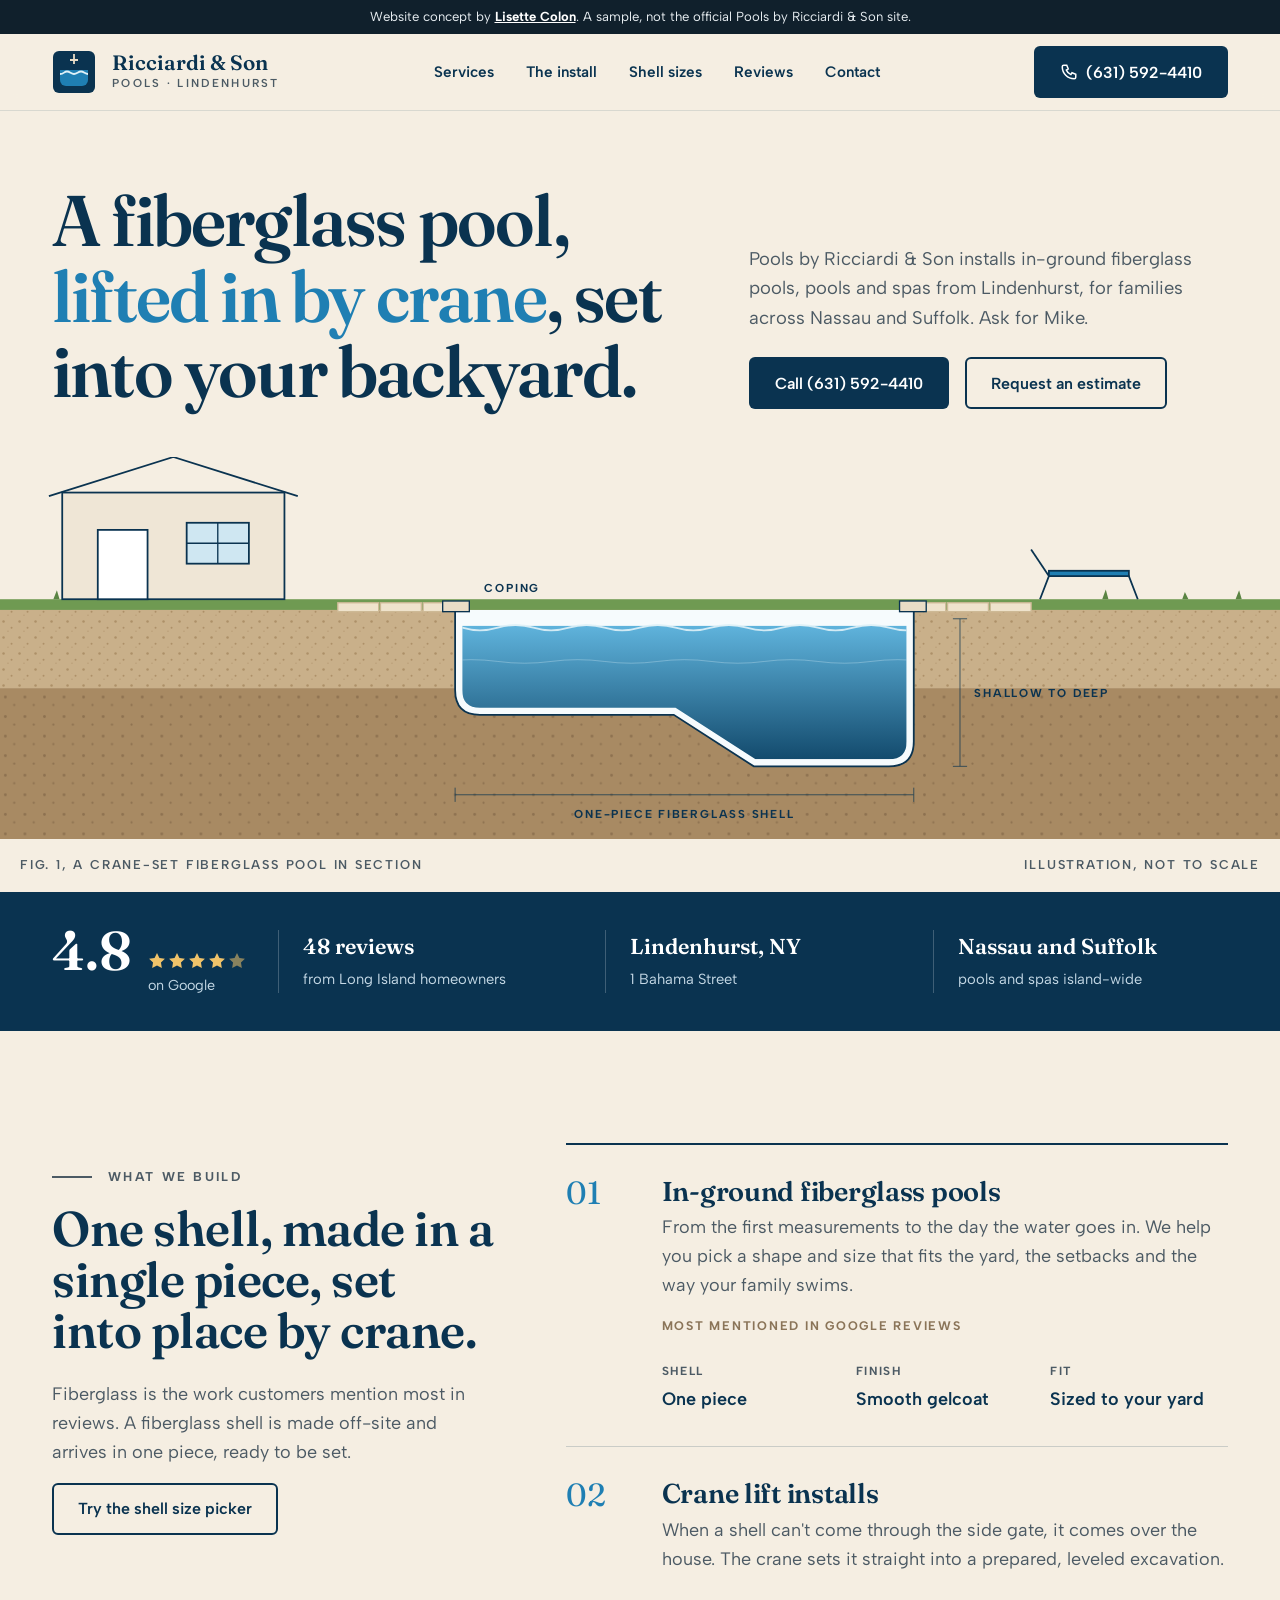
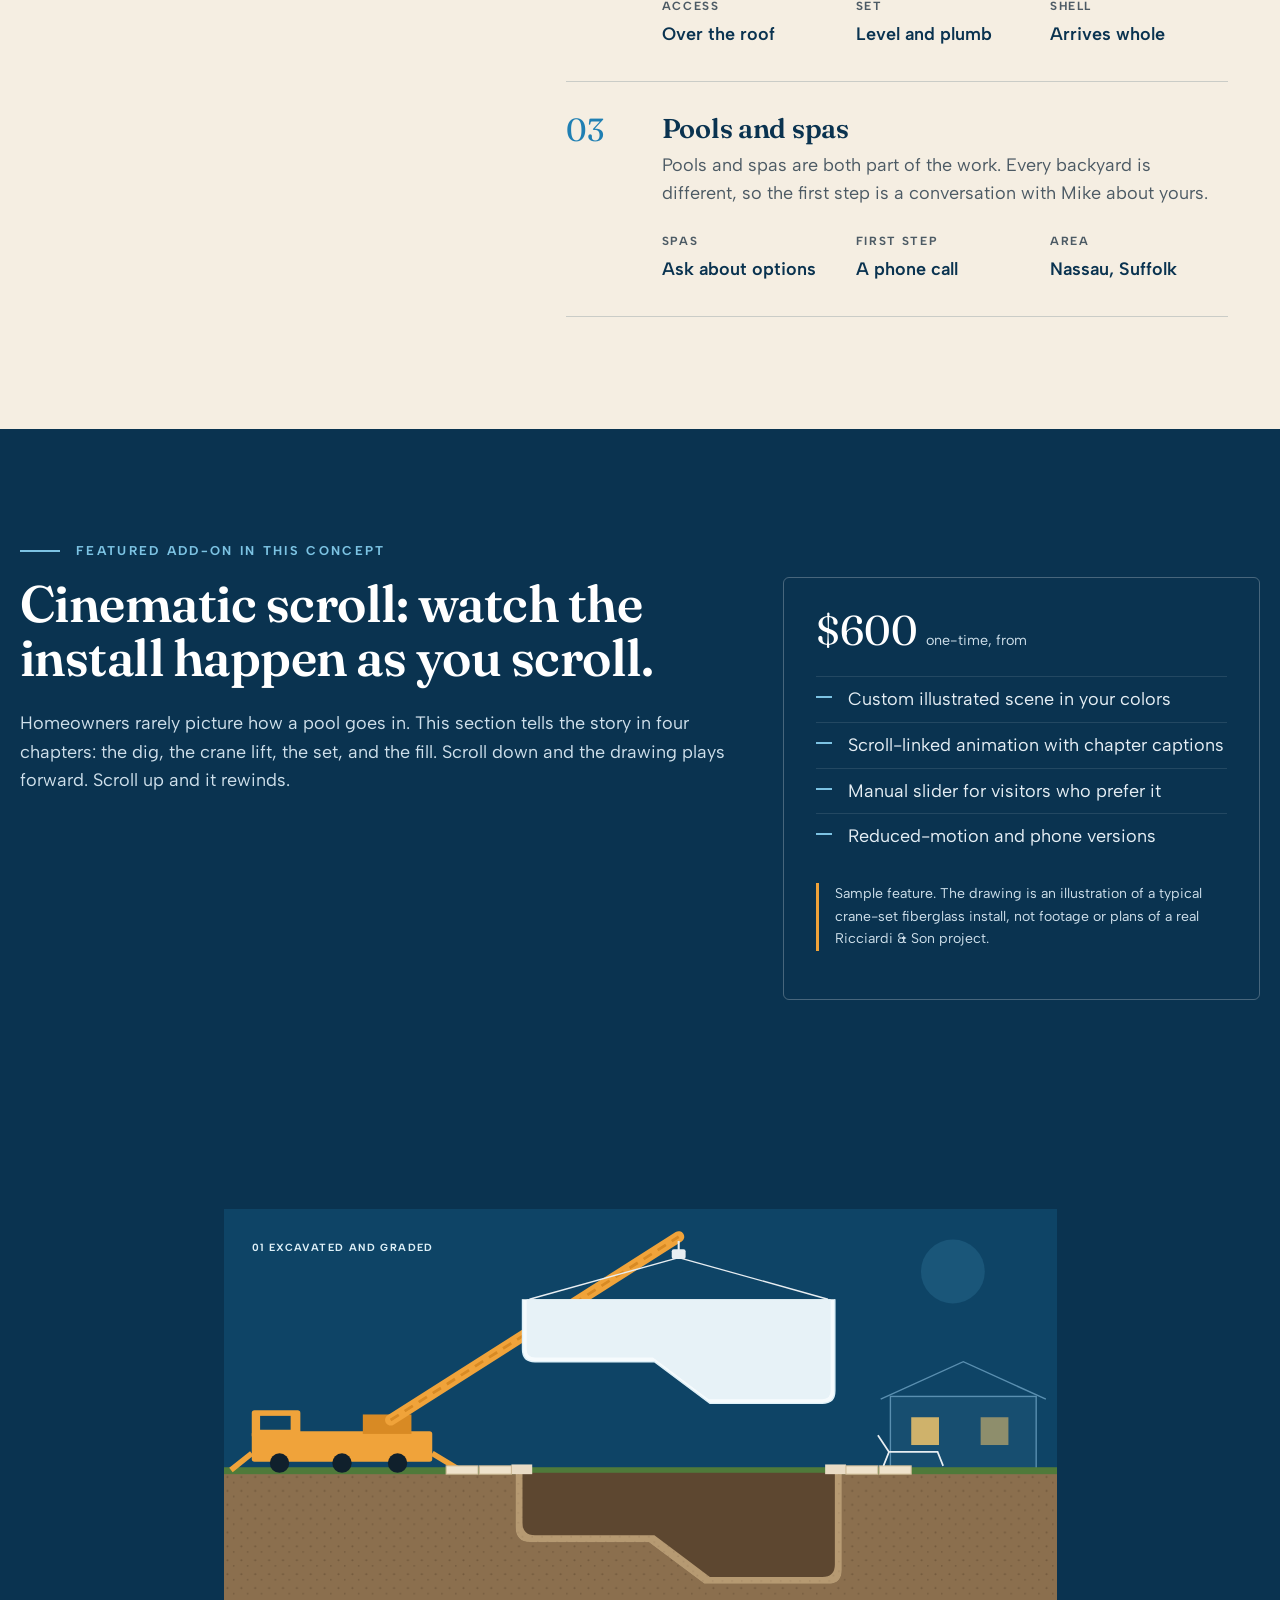
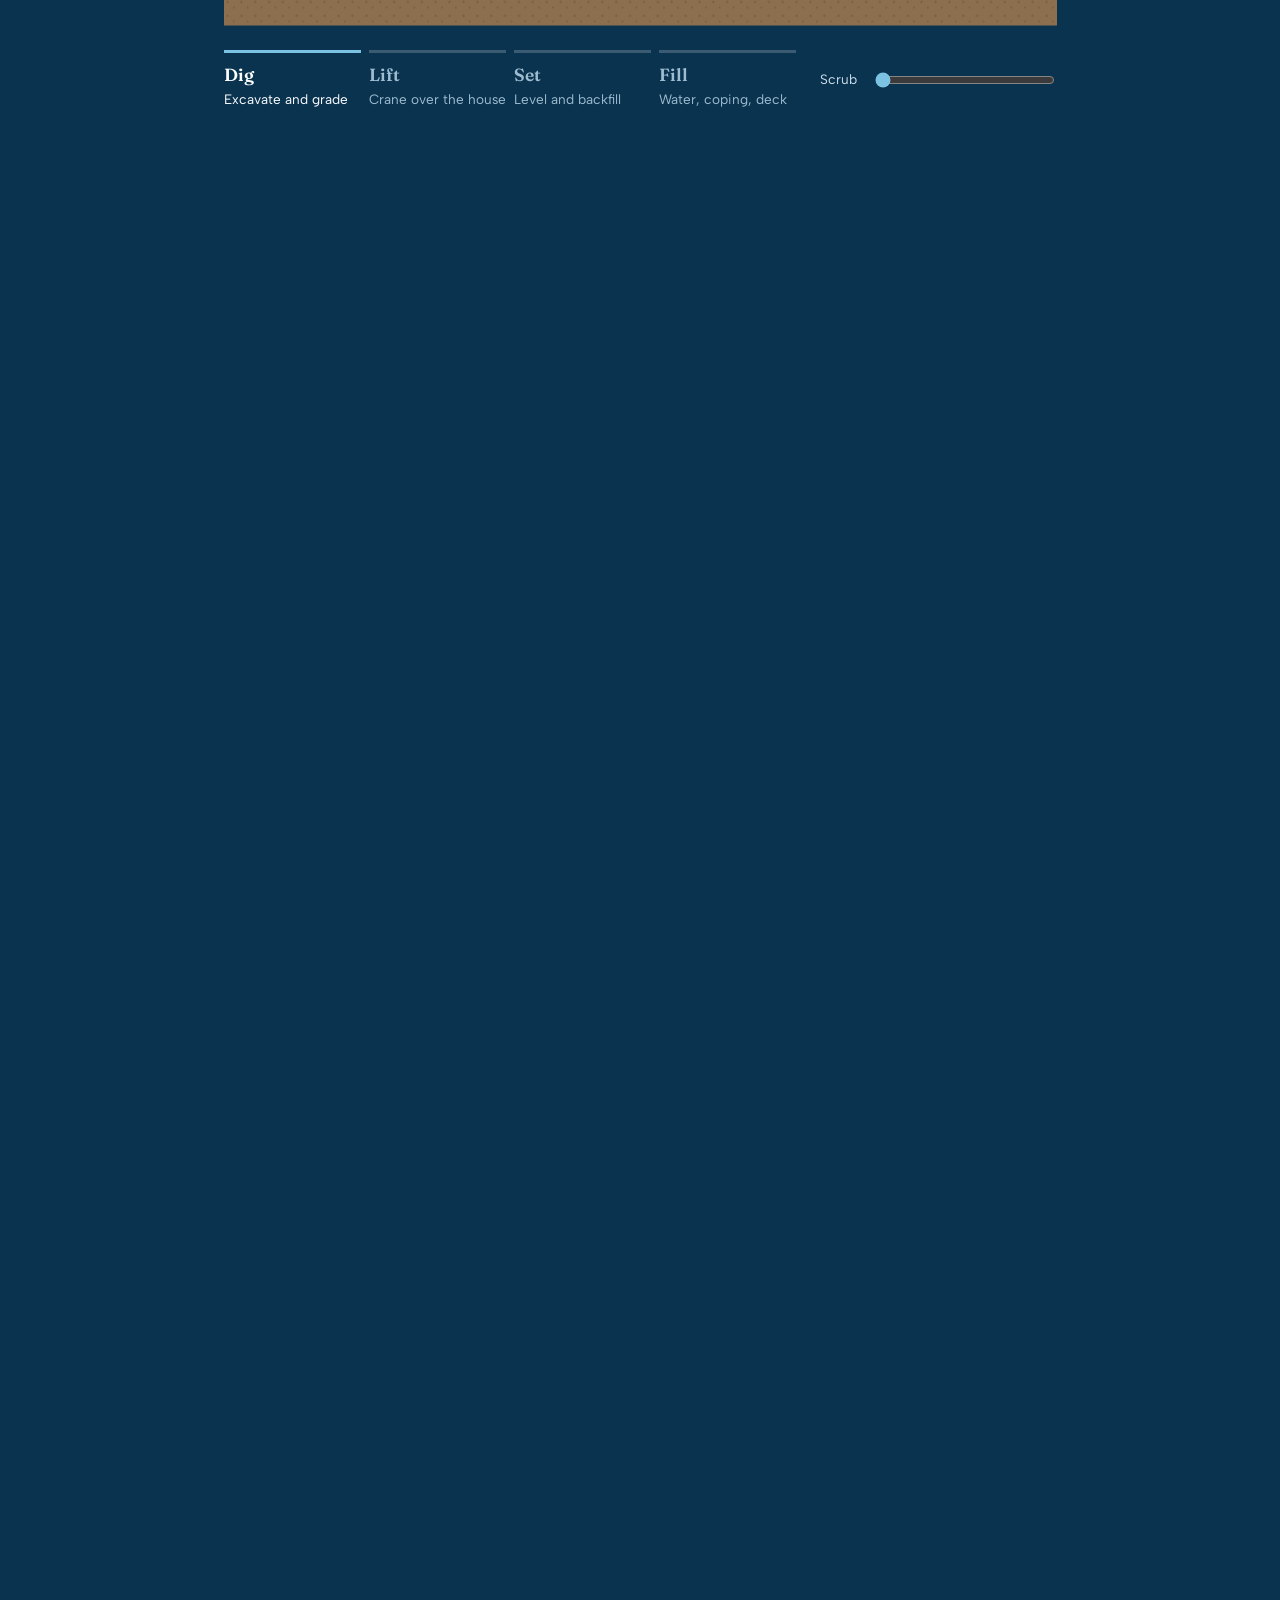
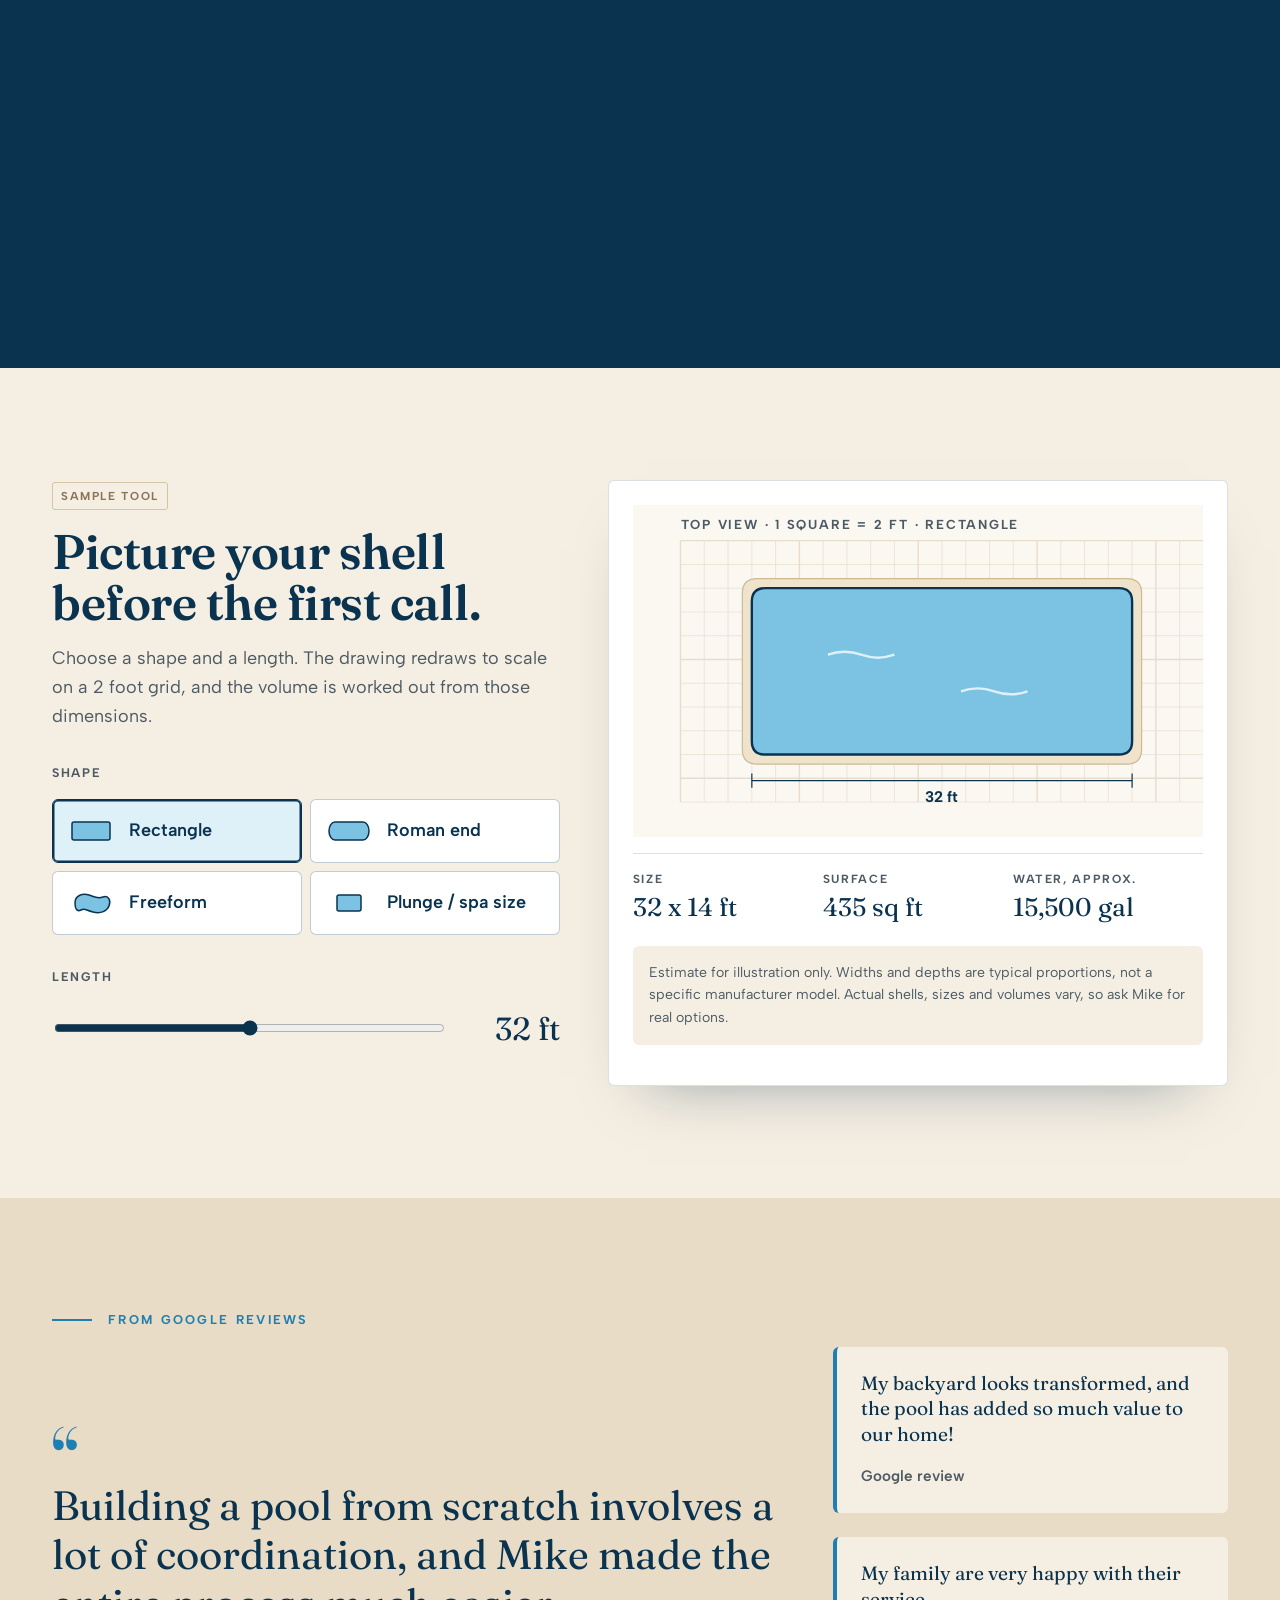
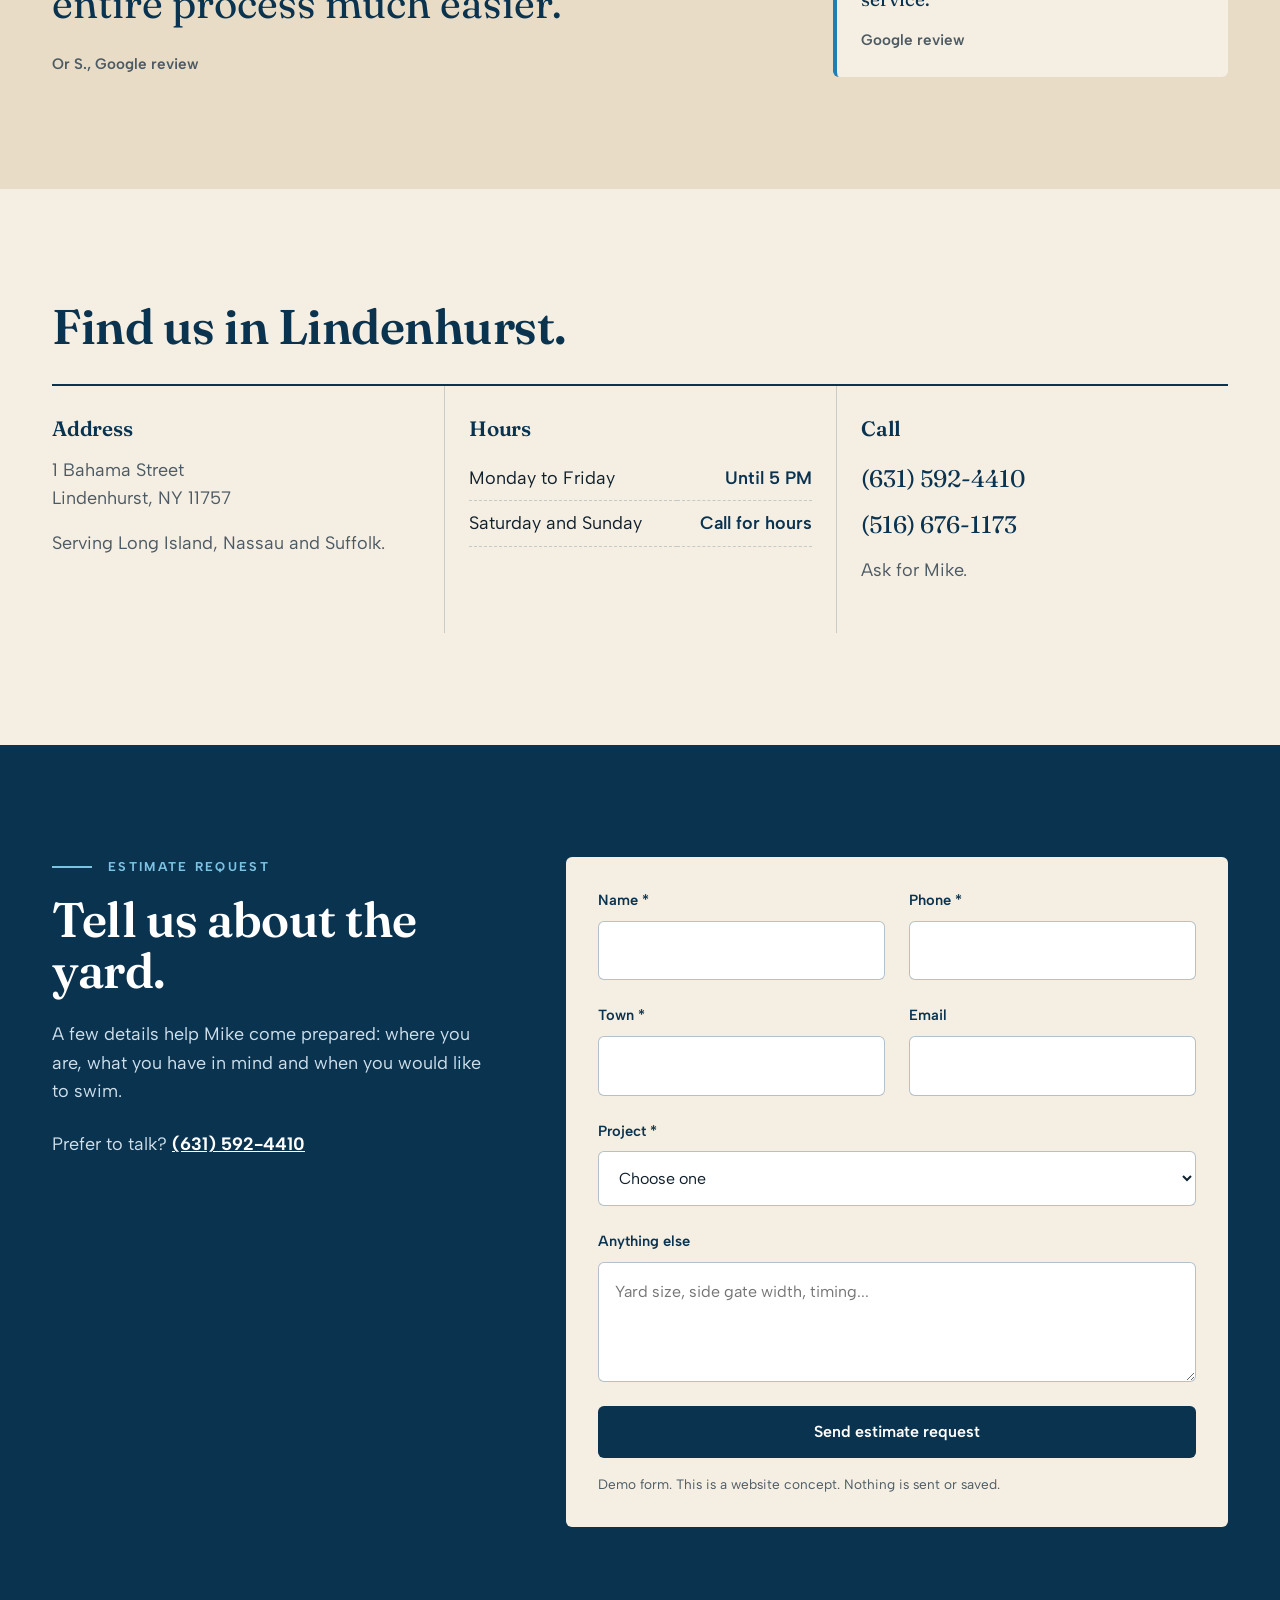
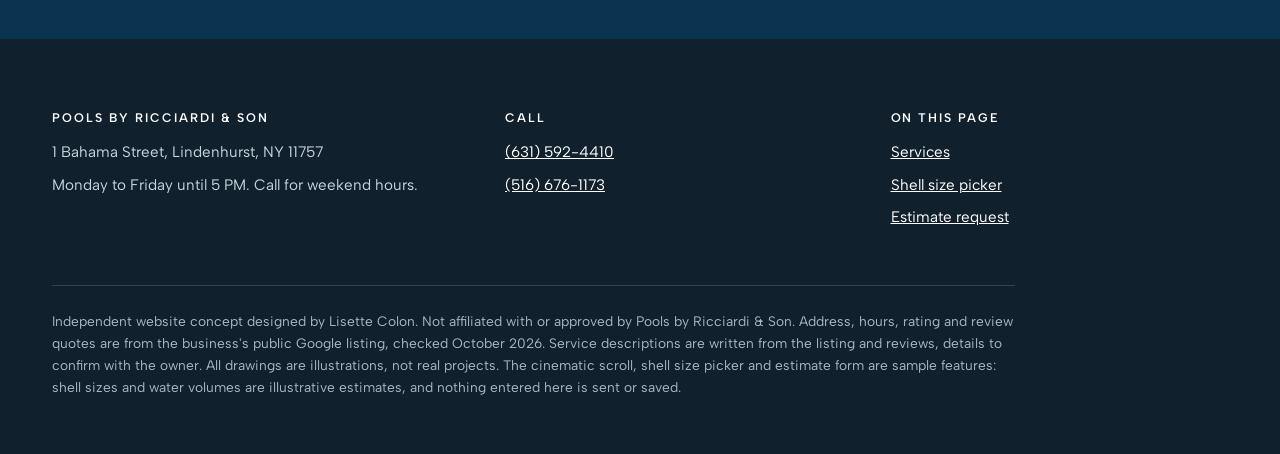
==== index.html @ 315d7707 "ricciardi website concept Co-Authored-By: Claude Opus 5.5 <noreply@anthropic.com> Claude-Session: ht" ====
<!doctype html>
<html lang="en">
<head>
<meta charset="utf-8">
<meta name="viewport" content="width=device-width, initial-scale=1">
<title>Pools by Ricciardi &amp; Son (website concept)</title>
<meta name="description" content="Website concept for Pools by Ricciardi & Son of Lindenhurst, NY: in-ground fiberglass pools set by crane, pools and spas across Nassau and Suffolk.">
<meta name="robots" content="noindex">
<link rel="preconnect" href="https://fonts.googleapis.com">
<link rel="preconnect" href="https://fonts.gstatic.com" crossorigin>
<link href="https://fonts.googleapis.com/css2?family=Fraunces:opsz,wght@9..144,400;9..144,600;9..144,700&family=Albert+Sans:wght@400;500;600;700&display=swap" rel="stylesheet">
<style>
:root{
 --deep:#0a3350;--deep-2:#0e4466;--pool:#1f7fb3;--pool-l:#7cc3e3;--foam:#dff1f8;
 --sand:#e9dcc6;--trav:#f5eee2;--trav-d:#d6c4a5;--stone:#8a7458;--ink:#10202c;--muted:#4c5a64;--white:#fff;
 --s1:4px;--s2:8px;--s3:16px;--s4:24px;--s5:32px;--s6:48px;--s7:72px;--s8:112px;
 --wrap:1240px;--r:6px;
 --serif:"Fraunces",Georgia,"Times New Roman",serif;--sans:"Albert Sans",system-ui,-apple-system,"Segoe UI",sans-serif;
}
*{box-sizing:border-box}
html{scroll-behavior:smooth}
body{margin:0;font-family:var(--sans);font-size:18px;line-height:1.6;color:var(--ink);background:var(--trav);-webkit-font-smoothing:antialiased;overflow-x:hidden}
a{color:inherit}
:focus-visible{outline:3px solid #f0a33a;outline-offset:3px;border-radius:2px}
h1,h2,h3,h4{font-family:var(--serif);font-style:normal;font-weight:600;line-height:1.05;margin:0;letter-spacing:-.01em}
em,i{font-style:normal}
p{margin:0 0 var(--s3)}
.wrap{max-width:var(--wrap);margin:0 auto;padding:0 var(--s5)}
.skip{position:absolute;left:-999px;top:0;background:#fff;padding:var(--s2) var(--s3);z-index:100}
.skip:focus{left:var(--s3);top:var(--s3)}
.eyebrow{font-size:.8rem;font-weight:700;letter-spacing:.18em;text-transform:uppercase;color:var(--pool);margin:0 0 var(--s3);display:flex;align-items:center;gap:var(--s3)}
.eyebrow::before{content:"";width:40px;height:2px;background:currentColor}
.btn{display:inline-flex;align-items:center;justify-content:center;gap:var(--s2);min-height:52px;padding:0 var(--s4);border-radius:var(--r);font:600 1rem var(--sans);text-decoration:none;border:2px solid transparent;cursor:pointer;transition:background .2s,color .2s,border-color .2s}
.btn-deep{background:var(--deep);color:#fff}.btn-deep:hover{background:var(--deep-2)}
.btn-ghost{border-color:var(--deep);color:var(--deep);background:transparent}.btn-ghost:hover{background:var(--deep);color:#fff}
.btn-sand{background:var(--sand);color:var(--deep)}.btn-sand:hover{background:#fff}
.btn svg{width:18px;height:18px}

/* concept bar */
.concept{background:var(--ink);color:#e8eef2;font-size:.82rem;text-align:center;padding:var(--s2) var(--s3);line-height:1.4}
.concept a{color:#fff;font-weight:700}

/* header */
header.site{position:sticky;top:0;z-index:50;background:rgba(245,238,226,.94);backdrop-filter:blur(8px);border-bottom:1px solid rgba(10,51,80,.12)}
.hd{display:flex;align-items:center;justify-content:space-between;gap:var(--s4);min-height:76px}
.brand{display:flex;align-items:center;gap:var(--s3);text-decoration:none;color:var(--deep)}
.brand svg{width:44px;height:44px;flex:none}
.brand b{font-family:var(--serif);font-weight:600;font-size:1.3rem;display:block;line-height:1.05}
.brand small{display:block;font-size:.72rem;letter-spacing:.2em;text-transform:uppercase;color:var(--muted);font-weight:600}
nav#nav ul{list-style:none;display:flex;gap:var(--s5);margin:0;padding:0}
nav#nav a{text-decoration:none;font-weight:600;font-size:.95rem;color:var(--deep);padding:var(--s3) 0;display:inline-block;min-height:44px}
nav#nav a:hover{color:var(--pool)}
.hd-call{display:flex;align-items:center;gap:var(--s3)}
.menu-btn{display:none;width:48px;height:48px;border:1.5px solid var(--deep);border-radius:var(--r);background:transparent;cursor:pointer;color:var(--deep)}
.menu-btn span{display:block;width:20px;height:2px;background:currentColor;margin:4px auto;transition:transform .2s}
.menu-btn[aria-expanded="true"] span:nth-child(1){transform:translateY(6px) rotate(45deg)}
.menu-btn[aria-expanded="true"] span:nth-child(2){opacity:0}
.menu-btn[aria-expanded="true"] span:nth-child(3){transform:translateY(-6px) rotate(-45deg)}

/* hero */
.hero{position:relative;padding:var(--s7) 0 0;overflow:hidden}
.hero-grid{display:grid;grid-template-columns:1.15fr .85fr;gap:var(--s6);align-items:end}
.hero h1{font-size:clamp(2.6rem,5.6vw,5.2rem);color:var(--deep);font-weight:600;letter-spacing:-.025em}
.hero h1 .lift{display:inline-block;color:var(--pool)}
.hero-side p{font-size:1.15rem;color:var(--muted);max-width:30em}
.hero-actions{display:flex;flex-wrap:wrap;gap:var(--s3);margin-top:var(--s4)}
.section-draw{margin-top:var(--s6);position:relative}
.section-draw svg{display:block;width:100%;height:auto}
.draw-cap{display:flex;justify-content:space-between;gap:var(--s4);flex-wrap:wrap;font-size:.8rem;letter-spacing:.14em;text-transform:uppercase;color:var(--muted);font-weight:600;padding:var(--s3) 0}
.wave-anim{animation:drift 7s ease-in-out infinite alternate}
@keyframes drift{from{transform:translateX(0)}to{transform:translateX(-40px)}}

/* proof */
.proof{background:var(--deep);color:#fff}
.proof .wrap{display:grid;grid-template-columns:auto 1fr 1fr 1fr;align-items:center;gap:var(--s5);padding-top:var(--s5);padding-bottom:var(--s5)}
.score{display:flex;align-items:baseline;gap:var(--s3)}
.score b{font-family:var(--serif);font-size:3.4rem;font-weight:600;line-height:1}
.stars{display:flex;gap:2px}
.stars svg{width:18px;height:18px}
.proof-item{border-left:1px solid rgba(255,255,255,.22);padding-left:var(--s4)}
.proof-item b{display:block;font-family:var(--serif);font-size:1.35rem;font-weight:600}
.proof-item span{font-size:.92rem;color:#c5d9e6}

/* services spec */
.spec{padding:var(--s8) 0}
.spec-grid{display:grid;grid-template-columns:.8fr 1.2fr;gap:var(--s7)}
.spec-head{position:sticky;top:120px;align-self:start}
.spec-head h2{font-size:clamp(2.2rem,3.8vw,3.4rem);color:var(--deep)}
.spec-head p{margin-top:var(--s4);color:var(--muted)}
.rows{border-top:2px solid var(--deep)}
.row{display:grid;grid-template-columns:72px 1fr;gap:var(--s4);padding:var(--s5) 0;border-bottom:1px solid rgba(10,51,80,.18)}
.row .n{font-family:var(--serif);font-size:2rem;color:var(--pool);line-height:1}
.row h3{font-size:1.7rem;color:var(--deep);margin-bottom:var(--s2)}
.row p{color:var(--muted);margin:0}
.tagline{display:inline-block;margin-top:var(--s3);font-size:.78rem;font-weight:700;letter-spacing:.14em;text-transform:uppercase;color:var(--stone)}
.row dl{display:grid;grid-template-columns:repeat(3,1fr);gap:var(--s3);margin:var(--s4) 0 0}
.row dt{font-size:.74rem;letter-spacing:.14em;text-transform:uppercase;color:var(--muted);font-weight:700}
.row dd{margin:var(--s1) 0 0;font-weight:600;color:var(--deep)}

/* add-on cinematic */
.addon{background:var(--deep);color:#fff;position:relative}
.addon-intro{padding:var(--s8) 0 var(--s6)}
.addon-intro .eyebrow{color:var(--pool-l)}
.addon-top{display:grid;grid-template-columns:1.2fr .8fr;gap:var(--s6);align-items:start}
.addon h2{font-size:clamp(2.2rem,4vw,3.6rem)}
.addon-intro p{color:#cfe0eb}
.price-card{border:1px solid rgba(255,255,255,.25);border-radius:var(--r);padding:var(--s5)}
.price-card .price{font-family:var(--serif);font-size:2.6rem;line-height:1}
.price-card .price small{font-family:var(--sans);font-size:.9rem;color:#cfe0eb;margin-left:var(--s2)}
.price-card ul{margin:var(--s4) 0 0;padding:0;list-style:none}
.price-card li{padding:var(--s2) 0 var(--s2) var(--s5);position:relative;color:#e6eff5;border-top:1px solid rgba(255,255,255,.1)}
.price-card li::before{content:"";position:absolute;left:0;top:19px;width:16px;height:2px;background:var(--pool-l)}
.sample-note{margin-top:var(--s4);font-size:.88rem;color:#b9d3e3;border-left:3px solid #f0a33a;padding-left:var(--s3)}
.cine-track{height:280vh;position:relative}
.cine-stage{position:sticky;top:76px;height:calc(100vh - 76px);min-height:520px;display:flex;flex-direction:column;justify-content:center;padding:var(--s4) 0}
.cine-stage svg{width:100%;height:auto;max-height:calc(100vh - 210px);display:block}
.cine-ui{display:grid;grid-template-columns:1fr auto;gap:var(--s4);align-items:center;margin-top:var(--s4)}
.chapters{display:grid;grid-template-columns:repeat(4,1fr);gap:var(--s2);list-style:none;margin:0;padding:0}
.chapters li{border-top:3px solid rgba(255,255,255,.2);padding-top:var(--s2);font-size:.85rem;color:#9fbdd0;transition:color .3s,border-color .3s}
.chapters li b{display:block;font-family:var(--serif);font-size:1.1rem;color:inherit;font-weight:600}
.chapters li.on{border-color:var(--pool-l);color:#fff}
.scrub{display:flex;align-items:center;gap:var(--s3);font-size:.85rem;color:#cfe0eb}
.scrub input{width:180px;accent-color:var(--pool-l);height:44px}
.reduced .cine-track{height:auto}
.reduced .cine-stage{position:relative;top:0;height:auto}

/* tool */
.tool{padding:var(--s8) 0;background:var(--trav)}
.tool-grid{display:grid;grid-template-columns:.9fr 1.1fr;gap:var(--s6);align-items:start}
.tool h2{font-size:clamp(2.2rem,3.8vw,3.4rem);color:var(--deep)}
.tool-lede{color:var(--muted);margin-top:var(--s3)}
fieldset{border:0;padding:0;margin:var(--s5) 0 0}
legend{font-size:.78rem;font-weight:700;letter-spacing:.14em;text-transform:uppercase;color:var(--muted);margin-bottom:var(--s3);padding:0}
.shapes{display:grid;grid-template-columns:repeat(2,1fr);gap:var(--s2)}
.shapes label{position:relative;display:flex;align-items:center;gap:var(--s3);min-height:64px;padding:var(--s2) var(--s3);border:1.5px solid rgba(10,51,80,.25);border-radius:var(--r);cursor:pointer;background:#fff;font-weight:600;color:var(--deep)}
.shapes input{position:absolute;opacity:0;pointer-events:none}
.shapes svg{width:44px;height:28px;flex:none}
.shapes label:has(input:checked){border-color:var(--deep);box-shadow:inset 0 0 0 1.5px var(--deep);background:var(--foam)}
.shapes label:has(input:focus-visible){outline:3px solid #f0a33a;outline-offset:2px}
.len-row{display:flex;align-items:center;gap:var(--s4)}
.len-row input{flex:1;accent-color:var(--deep);height:44px}
.len-row output{font-family:var(--serif);font-size:2rem;color:var(--deep);min-width:4.2ch;text-align:right}
.plan-card{background:#fff;border-radius:var(--r);border:1px solid rgba(10,51,80,.15);padding:var(--s4);box-shadow:0 30px 60px -40px rgba(10,51,80,.5)}
.plan-card svg{width:100%;height:auto;display:block}
.stats{display:grid;grid-template-columns:repeat(3,1fr);border-top:1px solid rgba(10,51,80,.15);margin-top:var(--s3)}
.stats div{padding:var(--s3) var(--s3) 0 0}
.stats dt{font-size:.74rem;letter-spacing:.14em;text-transform:uppercase;font-weight:700;color:var(--muted)}
.stats dd{margin:var(--s1) 0 0;font-family:var(--serif);font-size:1.6rem;color:var(--deep);line-height:1.1}
.est{font-size:.88rem;color:var(--muted);margin-top:var(--s4);padding:var(--s3);background:var(--trav);border-radius:var(--r)}
.sample-tag{display:inline-block;font-size:.72rem;font-weight:700;letter-spacing:.14em;text-transform:uppercase;color:var(--stone);border:1px solid var(--trav-d);padding:var(--s1) var(--s2);border-radius:3px;margin-bottom:var(--s3)}

/* reviews */
.reviews{background:var(--sand);padding:var(--s8) 0;position:relative;overflow:hidden}
.reviews-grid{display:grid;grid-template-columns:1.3fr .7fr;gap:var(--s6);align-items:end}
.big-quote{font-family:var(--serif);font-size:clamp(1.8rem,3.2vw,2.8rem);line-height:1.2;color:var(--deep);margin:0;font-weight:400}
.big-quote::before{content:"\201C";display:block;font-size:6rem;line-height:.6;color:var(--pool);height:.45em}
figcaption{margin-top:var(--s4);font-weight:600;color:var(--muted);font-size:.95rem}
.side-quotes{display:grid;gap:var(--s4)}
.side-quotes figure{margin:0;background:var(--trav);padding:var(--s4);border-radius:var(--r);border-left:4px solid var(--pool)}
.side-quotes blockquote{margin:0;font-family:var(--serif);font-size:1.2rem;line-height:1.35;color:var(--deep)}
.side-quotes figcaption{margin-top:var(--s3)}

/* visit */
.visit{padding:var(--s8) 0;background:var(--trav)}
.visit-grid{display:grid;grid-template-columns:repeat(3,1fr);border-top:2px solid var(--deep)}
.visit-grid > div{padding:var(--s5) var(--s4) var(--s5) 0}
.visit-grid > div + div{border-left:1px solid rgba(10,51,80,.18);padding-left:var(--s4)}
.visit h2{font-size:clamp(2.2rem,3.8vw,3.4rem);color:var(--deep);margin-bottom:var(--s5)}
.visit h3{font-size:1.3rem;color:var(--deep);margin-bottom:var(--s3)}
.visit p{color:var(--muted)}
.hours{width:100%;border-collapse:collapse}
.hours td{padding:var(--s2) 0;border-bottom:1px dashed rgba(10,51,80,.2)}
.hours td:last-child{text-align:right;font-weight:600;color:var(--deep)}
.tel{font-family:var(--serif);font-size:1.5rem;color:var(--deep);text-decoration:none;display:inline-block;min-height:44px;padding:var(--s1) 0}
.tel:hover{color:var(--pool)}

/* contact */
.contact{background:var(--deep);color:#fff;padding:var(--s8) 0}
.contact-grid{display:grid;grid-template-columns:.8fr 1.2fr;gap:var(--s7)}
.contact h2{font-size:clamp(2.2rem,3.8vw,3.4rem)}
.contact .lede{color:#cfe0eb;margin-top:var(--s4)}
.form{background:var(--trav);color:var(--ink);border-radius:var(--r);padding:var(--s5)}
.fgrid{display:grid;grid-template-columns:1fr 1fr;gap:var(--s4)}
.field{display:flex;flex-direction:column;gap:var(--s2)}
.field.full{grid-column:1/-1}
.field label{font-weight:600;font-size:.92rem;color:var(--deep)}
.field input,.field select,.field textarea{font:inherit;font-size:1rem;padding:var(--s3);min-height:52px;border:1.5px solid rgba(10,51,80,.3);border-radius:var(--r);background:#fff;color:var(--ink)}
.field textarea{min-height:120px;resize:vertical}
.field input:focus,.field select:focus,.field textarea:focus{border-color:var(--deep);outline:none;box-shadow:0 0 0 3px rgba(31,127,179,.25)}
.field .msg{display:none;color:#a3271b;font-size:.85rem;font-weight:600}
.field.err input,.field.err select,.field.err textarea{border-color:#a3271b}
.field.err .msg{display:block}
.demo-note{font-size:.85rem;color:var(--muted);margin:var(--s3) 0 0}
.done{background:var(--trav);color:var(--ink);border-radius:var(--r);padding:var(--s6) var(--s5)}
.done h3{font-size:2rem;color:var(--deep);margin-bottom:var(--s3)}
.done:focus{outline:none}

/* footer */
footer{background:var(--ink);color:#c9d4dc;padding:var(--s7) 0 var(--s6);font-size:.95rem}
.ft{display:grid;grid-template-columns:1.2fr 1fr 1fr;gap:var(--s6)}
footer h4{font-family:var(--sans);font-size:.78rem;letter-spacing:.16em;text-transform:uppercase;color:#fff;margin-bottom:var(--s3)}
footer a{color:#fff}
footer p{margin:0 0 var(--s2)}
.disc{margin-top:var(--s6);padding-top:var(--s4);border-top:1px solid rgba(255,255,255,.15);font-size:.86rem;color:#a9b8c3;max-width:70em}
.sticky-call{display:none}

@media (max-width:1024px){
 .hero-grid,.spec-grid,.tool-grid,.addon-top,.contact-grid,.reviews-grid{grid-template-columns:1fr}
 .spec-head{position:static}
 .proof .wrap{grid-template-columns:1fr 1fr}
 .proof-item:nth-child(3){border-left:0;padding-left:0}
}
@media (max-width:900px){
 nav#nav{position:absolute;left:0;right:0;top:100%;background:var(--trav);border-bottom:1px solid rgba(10,51,80,.15);display:none}
 nav#nav.open{display:block}
 nav#nav ul{flex-direction:column;gap:0;padding:var(--s2) var(--s5) var(--s4)}
 nav#nav a{display:block;padding:var(--s3) 0;border-bottom:1px solid rgba(10,51,80,.1)}
 .menu-btn{display:block}
 .visit-grid{grid-template-columns:1fr}
 .visit-grid > div + div{border-left:0;padding-left:0;border-top:1px solid rgba(10,51,80,.18)}
 .ft{grid-template-columns:1fr}
}
@media (max-width:640px){
 body{font-size:17px}
 .wrap{padding:0 var(--s3)}
 .hd-call .btn{display:none}
 .hero{padding-top:var(--s6)}
 .proof .wrap{grid-template-columns:1fr;gap:var(--s4)}
 .proof-item{border-left:0;padding-left:0;border-top:1px solid rgba(255,255,255,.2);padding-top:var(--s3)}
 .row{grid-template-columns:1fr;gap:var(--s2)}
 .row dl{grid-template-columns:1fr 1fr}
 .chapters{grid-template-columns:1fr 1fr}
 .cine-ui{grid-template-columns:1fr}
 .scrub input{flex:1;width:auto}
 .fgrid{grid-template-columns:1fr}
 .form{padding:var(--s4)}
 .stats{grid-template-columns:1fr 1fr}
 .shapes{grid-template-columns:1fr}
 .sticky-call{display:flex;position:fixed;left:var(--s3);right:var(--s3);bottom:var(--s3);z-index:60;min-height:56px;box-shadow:0 10px 30px rgba(0,0,0,.3)}
 footer{padding-bottom:112px}
 .draw-cap{font-size:.7rem}
 .section-draw{overflow:hidden}
 .section-draw svg{width:190%;max-width:none;margin-left:-50%}
 .cine-track{height:220vh}
 .row dl{grid-template-columns:repeat(3,1fr)}
 .row dd{font-size:.92rem}
}
@media (prefers-reduced-motion:reduce){
 html{scroll-behavior:auto}
 *,*::before,*::after{animation:none!important;transition:none!important}
}
</style>
</head>
<body>
<a class="skip" href="#main">Skip to content</a>
<div class="concept">Website concept by <a href="https://www.lisettecolon.com">Lisette Colon</a>. A sample, not the official Pools by Ricciardi &amp; Son site.</div>

<header class="site">
 <div class="wrap hd">
  <a class="brand" href="#top" aria-label="Pools by Ricciardi and Son, home">
   <svg viewBox="0 0 44 44" aria-hidden="true"><rect x="1" y="1" width="42" height="42" rx="6" fill="#0a3350"/><path d="M8 20h28v10a6 6 0 0 1-6 6H14a6 6 0 0 1-6-6z" fill="#1f7fb3"/><path d="M8 24c4 0 4-2.5 7-2.5S19 24 22 24s4-2.5 7-2.5 4 2.5 7 2.5" stroke="#dff1f8" stroke-width="1.8" fill="none"/><path d="M22 4v10M18 10h8" stroke="#e9dcc6" stroke-width="1.8"/></svg>
   <span><b>Ricciardi &amp; Son</b><small>Pools &middot; Lindenhurst</small></span>
  </a>
  <nav id="nav" aria-label="Main">
   <ul>
    <li><a href="#services">Services</a></li>
    <li><a href="#install">The install</a></li>
    <li><a href="#sizes">Shell sizes</a></li>
    <li><a href="#reviews">Reviews</a></li>
    <li><a href="#contact">Contact</a></li>
   </ul>
  </nav>
  <div class="hd-call">
   <a class="btn btn-deep" href="tel:+16315924410"><svg viewBox="0 0 24 24" fill="none" stroke="currentColor" stroke-width="2" aria-hidden="true"><path d="M5 3h4l2 5-2.5 1.5a11 11 0 0 0 6 6L16 13l5 2v4a2 2 0 0 1-2 2A16 16 0 0 1 3 5a2 2 0 0 1 2-2"/></svg>(631) 592-4410</a>
   <button class="menu-btn" aria-expanded="false" aria-controls="nav" aria-label="Menu"><span></span><span></span><span></span></button>
  </div>
 </div>
</header>

<main id="main">
<section class="hero" id="top">
 <div class="wrap">
  <div class="hero-grid">
   <h1>A fiberglass pool, <span class="lift">lifted in by crane</span>, set into your backyard.</h1>
   <div class="hero-side">
    <p>Pools by Ricciardi &amp; Son installs in-ground fiberglass pools, pools and spas from Lindenhurst, for families across Nassau and Suffolk. Ask for Mike.</p>
    <div class="hero-actions">
     <a class="btn btn-deep" href="tel:+16315924410">Call (631) 592-4410</a>
     <a class="btn btn-ghost" href="#contact">Request an estimate</a>
    </div>
   </div>
  </div>
 </div>
 <div class="section-draw">
  <svg viewBox="0 0 1440 430" role="img" aria-label="Illustrated cross-section of a backyard with a fiberglass pool shell set into the ground, filled with water, with a travertine deck and lounge chair.">
   <defs>
    <linearGradient id="hw" x1="0" y1="0" x2="0" y2="1"><stop offset="0" stop-color="#5fb3dc"/><stop offset="1" stop-color="#0e4466"/></linearGradient>
    <pattern id="soil" width="18" height="18" patternUnits="userSpaceOnUse"><rect width="18" height="18" fill="#c9b08a"/><circle cx="4" cy="5" r="1.4" fill="#ad9068"/><circle cx="13" cy="12" r="1.1" fill="#ad9068"/><circle cx="9" cy="16" r=".8" fill="#b89c75"/></pattern>
    <pattern id="soil2" width="22" height="22" patternUnits="userSpaceOnUse"><rect width="22" height="22" fill="#a88a63"/><circle cx="6" cy="6" r="1.6" fill="#8d7150"/><circle cx="16" cy="15" r="1.2" fill="#8d7150"/></pattern>
    <clipPath id="hwclip"><path d="M520 182 L520 262 Q520 282 540 282 L760 282 L850 340 L1000 340 Q1020 340 1020 320 L1020 182 Z"/></clipPath>
   </defs>
   <rect x="0" y="170" width="1440" height="90" fill="url(#soil)"/>
   <rect x="0" y="260" width="1440" height="170" fill="url(#soil2)"/>
   <!-- lawn -->
   <rect x="0" y="160" width="1440" height="12" fill="#6f9a52"/>
   <g fill="#5a8443"><path d="M60 160l4-10 3 10M110 160l3-8 4 8M1240 160l4-11 3 11M1330 160l3-8 4 8M1390 160l4-10 3 10"/></g>
   <!-- house edge -->
   <g>
    <rect x="70" y="40" width="250" height="120" fill="#efe6d6" stroke="#0a3350" stroke-width="2"/>
    <path d="M55 44 L195 0 L335 44" fill="none" stroke="#0a3350" stroke-width="2"/>
    <rect x="110" y="82" width="56" height="78" fill="#fff" stroke="#0a3350" stroke-width="2"/>
    <rect x="210" y="74" width="70" height="46" fill="#cfe7f2" stroke="#0a3350" stroke-width="2"/>
    <path d="M245 74v46M210 97h70" stroke="#0a3350" stroke-width="1.5"/>
   </g>
   <!-- deck pavers -->
   <g fill="#efe3cc" stroke="#cdb995" stroke-width="1.5">
    <rect x="380" y="164" width="46" height="10"/><rect x="428" y="164" width="46" height="10"/><rect x="476" y="164" width="46" height="10"/>
    <rect x="1018" y="164" width="46" height="10"/><rect x="1066" y="164" width="46" height="10"/><rect x="1114" y="164" width="46" height="10"/>
   </g>
   <!-- shell -->
   <path d="M512 172 L512 262 Q512 290 540 290 L758 290 L848 348 L1000 348 Q1028 348 1028 320 L1028 172" fill="#f6fbfd" stroke="#0a3350" stroke-width="2"/>
   <g clip-path="url(#hwclip)">
    <rect x="500" y="190" width="540" height="160" fill="url(#hw)"/>
    <g class="wave-anim"><path d="M480 192 q20 -6 40 0 t40 0 t40 0 t40 0 t40 0 t40 0 t40 0 t40 0 t40 0 t40 0 t40 0 t40 0 t40 0 t40 0 t40 0" stroke="#dff1f8" stroke-width="2" fill="none" opacity=".9"/>
    <path d="M500 230 q30 -4 60 0 t60 0 t60 0 t60 0 t60 0 t60 0 t60 0 t60 0 t60 0" stroke="#dff1f8" stroke-width="1" fill="none" opacity=".35"/></g>
   </g>
   <!-- coping -->
   <rect x="498" y="162" width="30" height="12" fill="#e9dcc6" stroke="#0a3350" stroke-width="1.5"/>
   <rect x="1012" y="162" width="30" height="12" fill="#e9dcc6" stroke="#0a3350" stroke-width="1.5"/>
   <!-- chair -->
   <g stroke="#0a3350" stroke-width="2" fill="none"><path d="M1170 160 l10 -26 l90 0 l10 26"/><path d="M1180 134 l-20 -30"/><rect x="1180" y="128" width="90" height="6" fill="#1f7fb3"/></g>
   <!-- dimension annotations -->
   <g stroke="#0a3350" stroke-width="1" fill="none" opacity=".8">
    <path d="M512 380 L1028 380"/><path d="M512 372v16M1028 372v16"/>
    <path d="M1080 182 L1080 348"/><path d="M1072 182h16M1072 348h16"/>
   </g>
   <g font-family="Albert Sans, system-ui, sans-serif" font-size="13" font-weight="700" letter-spacing="2" fill="#0a3350">
    <text x="770" y="406" text-anchor="middle">ONE-PIECE FIBERGLASS SHELL</text>
    <text x="1096" y="270">SHALLOW TO DEEP</text>
    <text x="545" y="152">COPING</text>
   </g>
  </svg>
  <div class="wrap draw-cap"><span>Fig. 1, a crane-set fiberglass pool in section</span><span>Illustration, not to scale</span></div>
 </div>
</section>

<section class="proof" aria-label="At a glance">
 <div class="wrap">
  <div class="score"><b>4.8</b><div><div class="stars" aria-label="4.8 out of 5 stars"><svg viewBox="0 0 20 20" aria-hidden="true"><path d="M10 1l2.7 5.6 6.1.9-4.4 4.3 1 6.1L10 15l-5.4 2.9 1-6.1L1.2 7.5l6.1-.9z" fill="#f0c36a"/></svg><svg viewBox="0 0 20 20" aria-hidden="true"><path d="M10 1l2.7 5.6 6.1.9-4.4 4.3 1 6.1L10 15l-5.4 2.9 1-6.1L1.2 7.5l6.1-.9z" fill="#f0c36a"/></svg><svg viewBox="0 0 20 20" aria-hidden="true"><path d="M10 1l2.7 5.6 6.1.9-4.4 4.3 1 6.1L10 15l-5.4 2.9 1-6.1L1.2 7.5l6.1-.9z" fill="#f0c36a"/></svg><svg viewBox="0 0 20 20" aria-hidden="true"><path d="M10 1l2.7 5.6 6.1.9-4.4 4.3 1 6.1L10 15l-5.4 2.9 1-6.1L1.2 7.5l6.1-.9z" fill="#f0c36a"/></svg><svg viewBox="0 0 20 20" aria-hidden="true"><path d="M10 1l2.7 5.6 6.1.9-4.4 4.3 1 6.1L10 15l-5.4 2.9 1-6.1L1.2 7.5l6.1-.9z" fill="#f0c36a" opacity=".55"/></svg></div><span style="font-size:.9rem;color:#c5d9e6">on Google</span></div></div>
  <div class="proof-item"><b>48 reviews</b><span>from Long Island homeowners</span></div>
  <div class="proof-item"><b>Lindenhurst, NY</b><span>1 Bahama Street</span></div>
  <div class="proof-item"><b>Nassau and Suffolk</b><span>pools and spas island-wide</span></div>
 </div>
</section>

<section class="spec" id="services">
 <div class="wrap spec-grid">
  <div class="spec-head">
   <p class="eyebrow">What we build</p>
   <h2>One shell, made in a single piece, set into place by crane.</h2>
   <p>Fiberglass is the work customers mention most in reviews. A fiberglass shell is made off-site and arrives in one piece, ready to be set.</p>
   <a class="btn btn-ghost" href="#sizes">Try the shell size picker</a>
  </div>
  <div class="rows">
   <article class="row">
    <span class="n">01</span>
    <div>
     <h3>In-ground fiberglass pools</h3>
     <p>From the first measurements to the day the water goes in. We help you pick a shape and size that fits the yard, the setbacks and the way your family swims.</p>
     <span class="tagline">Most mentioned in Google reviews</span>
     <dl><div><dt>Shell</dt><dd>One piece</dd></div><div><dt>Finish</dt><dd>Smooth gelcoat</dd></div><div><dt>Fit</dt><dd>Sized to your yard</dd></div></dl>
    </div>
   </article>
   <article class="row">
    <span class="n">02</span>
    <div>
     <h3>Crane lift installs</h3>
     <p>When a shell can't come through the side gate, it comes over the house. The crane sets it straight into a prepared, leveled excavation.</p>
     <dl><div><dt>Access</dt><dd>Over the roof</dd></div><div><dt>Set</dt><dd>Level and plumb</dd></div><div><dt>Shell</dt><dd>Arrives whole</dd></div></dl>
    </div>
   </article>
   <article class="row">
    <span class="n">03</span>
    <div>
     <h3>Pools and spas</h3>
     <p>Pools and spas are both part of the work. Every backyard is different, so the first step is a conversation with Mike about yours.</p>
     <dl><div><dt>Spas</dt><dd>Ask about options</dd></div><div><dt>First step</dt><dd>A phone call</dd></div><div><dt>Area</dt><dd>Nassau, Suffolk</dd></div></dl>
    </div>
   </article>
  </div>
 </div>
</section>

<section class="addon" id="install" aria-labelledby="addon-h">
 <div class="wrap addon-intro">
  <p class="eyebrow">Featured add-on in this concept</p>
  <div class="addon-top">
   <div>
    <h2 id="addon-h">Cinematic scroll: watch the install happen as you scroll.</h2>
    <p style="margin-top:var(--s4)">Homeowners rarely picture how a pool goes in. This section tells the story in four chapters: the dig, the crane lift, the set, and the fill. Scroll down and the drawing plays forward. Scroll up and it rewinds.</p>
   </div>
   <div class="price-card">
    <div class="price">$600<small>one-time, from</small></div>
    <ul>
     <li>Custom illustrated scene in your colors</li>
     <li>Scroll-linked animation with chapter captions</li>
     <li>Manual slider for visitors who prefer it</li>
     <li>Reduced-motion and phone versions</li>
    </ul>
    <p class="sample-note">Sample feature. The drawing is an illustration of a typical crane-set fiberglass install, not footage or plans of a real Ricciardi &amp; Son project.</p>
   </div>
  </div>
 </div>
 <div class="cine-track" id="cineTrack">
  <div class="cine-stage">
   <div class="wrap">
    <svg id="cine" viewBox="0 0 1200 600" role="img" aria-label="Animated illustration: a fiberglass pool shell is lowered by crane into an excavated backyard, then filled with water and finished with a deck.">
     <defs>
      <pattern id="c-soil" width="20" height="20" patternUnits="userSpaceOnUse"><rect width="20" height="20" fill="#8b6f4e"/><circle cx="5" cy="6" r="1.5" fill="#735a3e"/><circle cx="14" cy="14" r="1.2" fill="#735a3e"/></pattern>
      <pattern id="c-fill" width="14" height="14" patternUnits="userSpaceOnUse"><rect width="14" height="14" fill="#b69a72"/><circle cx="4" cy="4" r="1" fill="#9d8160"/><circle cx="10" cy="10" r="1" fill="#9d8160"/></pattern>
      <linearGradient id="c-water" x1="0" y1="0" x2="0" y2="1"><stop offset="0" stop-color="#6fc0e4"/><stop offset="1" stop-color="#14608c"/></linearGradient>
      <clipPath id="c-inner"><path d="M436 380 L436 452 Q436 464 448 464 L618 464 L698 524 L862 524 Q874 524 874 512 L874 380 Z"/></clipPath>
     </defs>
     <!-- sky band -->
     <rect width="1200" height="380" fill="#0e4466"/>
     <g fill="#1a5679"><circle cx="1050" cy="90" r="46"/></g>
     <!-- house at back right -->
     <g transform="translate(960 230)">
      <rect x="0" y="40" width="210" height="110" fill="#174e70" stroke="#5a8fb0" stroke-width="2"/>
      <path d="M-14 44 L105 -10 L224 44" fill="none" stroke="#5a8fb0" stroke-width="2"/>
      <rect x="30" y="70" width="40" height="40" fill="#f0c36a" opacity=".85"/><rect x="130" y="70" width="40" height="40" fill="#f0c36a" opacity=".55"/>
     </g>
     <!-- ground -->
     <rect x="0" y="380" width="1200" height="220" fill="url(#c-soil)"/>
     <rect x="0" y="372" width="1200" height="10" fill="#4f7a3a"/>
     <!-- excavation -->
     <path d="M420 380 L420 458 Q420 480 442 480 L612 480 L692 540 L870 540 Q890 540 890 520 L890 380 Z" fill="#5d4730"/>
     <!-- backfill (appears) -->
     <g id="c-backfill" opacity="0"><path d="M420 380 L420 458 Q420 480 442 480 L612 480 L692 540 L870 540 Q890 540 890 520 L890 380 L880 380 L880 512 Q880 530 862 530 L700 530 L620 470 L448 470 Q430 470 430 452 L430 380 Z" fill="url(#c-fill)"/></g>
     <!-- crane -->
     <g id="c-crane">
      <rect x="40" y="320" width="260" height="44" rx="4" fill="#f0a33a"/>
      <rect x="40" y="290" width="70" height="40" rx="4" fill="#f0a33a"/>
      <rect x="52" y="298" width="44" height="20" fill="#0e4466"/>
      <circle cx="80" cy="366" r="14" fill="#10202c"/><circle cx="170" cy="366" r="14" fill="#10202c"/><circle cx="250" cy="366" r="14" fill="#10202c"/>
      <path d="M300 352 L340 376 M40 352 L10 376" stroke="#f0a33a" stroke-width="8"/>
      <rect x="200" y="296" width="70" height="28" fill="#d88a24"/>
      <line id="c-boom" x1="240" y1="304" x2="655" y2="40" stroke="#f0a33a" stroke-width="16" stroke-linecap="round"/>
      <line x1="240" y1="304" x2="655" y2="40" stroke="#d88a24" stroke-width="4" stroke-dasharray="14 10"/>
     </g>
     <!-- cable + rigging -->
     <line id="c-cable" x1="655" y1="46" x2="655" y2="130" stroke="#e8eef2" stroke-width="3"/>
     <g id="c-rig">
      <rect id="c-hook" x="645" y="128" width="20" height="14" rx="3" fill="#e8eef2"/>
      <line id="c-r1" x1="655" y1="140" x2="440" y2="380" stroke="#e8eef2" stroke-width="2"/>
      <line id="c-r2" x1="655" y1="140" x2="870" y2="380" stroke="#e8eef2" stroke-width="2"/>
     </g>
     <!-- shell -->
     <g id="c-shell">
      <path d="M430 380 L430 452 Q430 470 448 470 L620 470 L700 530 L862 530 Q880 530 880 512 L880 380" fill="#f6fbfd" stroke="#dff1f8" stroke-width="2"/>
      <path d="M436 380 L436 452 Q436 464 448 464 L618 464 L698 524 L862 524 Q874 524 874 512 L874 380" fill="#e7f2f7"/>
      <g clip-path="url(#c-inner)"><rect id="c-waterRect" x="430" y="530" width="460" height="0" fill="url(#c-water)"/></g>
      <path id="c-surface" d="M436 392 H874" stroke="#dff1f8" stroke-width="2" opacity="0"/>
     </g>
     <!-- finish -->
     <g id="c-finish" opacity="0">
      <rect x="414" y="368" width="30" height="14" fill="#e9dcc6"/><rect x="866" y="368" width="30" height="14" fill="#e9dcc6"/>
      <g fill="#efe3cc" stroke="#cdb995" stroke-width="1.5"><rect x="320" y="370" width="46" height="12"/><rect x="368" y="370" width="46" height="12"/><rect x="896" y="370" width="46" height="12"/><rect x="944" y="370" width="46" height="12"/></g>
      <g stroke="#e8eef2" stroke-width="2.5" fill="none"><path d="M950 370 l8 -20 l70 0 l8 20"/><path d="M958 350 l-16 -24"/></g>
     </g>
     <g font-family="Albert Sans, system-ui, sans-serif" font-size="15" font-weight="700" letter-spacing="2" fill="#dff1f8">
      <text id="c-label" x="40" y="60">01  EXCAVATED AND GRADED</text>
     </g>
    </svg>
    <div class="cine-ui">
     <ol class="chapters" id="chapters">
      <li class="on"><b>Dig</b>Excavate and grade</li>
      <li><b>Lift</b>Crane over the house</li>
      <li><b>Set</b>Level and backfill</li>
      <li><b>Fill</b>Water, coping, deck</li>
     </ol>
     <label class="scrub">Scrub <input type="range" id="scrub" min="0" max="100" value="0" aria-label="Install animation progress"></label>
    </div>
   </div>
  </div>
 </div>
</section>

<section class="tool" id="sizes">
 <div class="wrap tool-grid">
  <div>
   <span class="sample-tag">Sample tool</span>
   <h2>Picture your shell before the first call.</h2>
   <p class="tool-lede">Choose a shape and a length. The drawing redraws to scale on a 2 foot grid, and the volume is worked out from those dimensions.</p>
   <form id="shellForm" onsubmit="return false">
    <fieldset>
     <legend>Shape</legend>
     <div class="shapes">
      <label><input type="radio" name="shape" value="rect" checked><svg viewBox="0 0 44 28" aria-hidden="true"><rect x="3" y="5" width="38" height="18" rx="2" fill="#7cc3e3" stroke="#0a3350" stroke-width="1.5"/></svg>Rectangle</label>
      <label><input type="radio" name="shape" value="roman"><svg viewBox="0 0 44 28" aria-hidden="true"><path d="M8 5h28a6 9 0 0 1 0 18H8a6 9 0 0 1 0-18z" fill="#7cc3e3" stroke="#0a3350" stroke-width="1.5"/></svg>Roman end</label>
      <label><input type="radio" name="shape" value="free"><svg viewBox="0 0 44 28" aria-hidden="true"><path d="M6 14c0-8 8-10 14-8s8 4 14 2 8 4 6 9-8 8-16 6-8-4-12-2-6-1-6-7z" fill="#7cc3e3" stroke="#0a3350" stroke-width="1.5"/></svg>Freeform</label>
      <label><input type="radio" name="shape" value="plunge"><svg viewBox="0 0 44 28" aria-hidden="true"><rect x="10" y="6" width="24" height="16" rx="2" fill="#7cc3e3" stroke="#0a3350" stroke-width="1.5"/></svg>Plunge / spa size</label>
     </div>
    </fieldset>
    <fieldset>
     <legend>Length</legend>
     <div class="len-row"><input type="range" id="len" min="24" max="40" step="2" value="32" aria-label="Pool length in feet"><output id="lenOut" for="len">32 ft</output></div>
    </fieldset>
   </form>
  </div>
  <div class="plan-card">
   <svg id="plan" viewBox="0 0 480 280" role="img" aria-label="Top view drawing of the selected pool shape, to scale"></svg>
   <dl class="stats" aria-live="polite">
    <div><dt>Size</dt><dd id="stSize">32 x 14 ft</dd></div>
    <div><dt>Surface</dt><dd id="stArea">435 sq ft</dd></div>
    <div><dt>Water, approx.</dt><dd id="stGal">15,400 gal</dd></div>
   </dl>
   <p class="est">Estimate for illustration only. Widths and depths are typical proportions, not a specific manufacturer model. Actual shells, sizes and volumes vary, so ask Mike for real options.</p>
  </div>
 </div>
</section>

<section class="reviews" id="reviews">
 <div class="wrap">
  <p class="eyebrow">From Google reviews</p>
  <div class="reviews-grid">
   <figure style="margin:0">
    <blockquote class="big-quote">Building a pool from scratch involves a lot of coordination, and Mike made the entire process much easier.</blockquote>
    <figcaption>Or S., Google review</figcaption>
   </figure>
   <div class="side-quotes">
    <figure><blockquote>My backyard looks transformed, and the pool has added so much value to our home!</blockquote><figcaption>Google review</figcaption></figure>
    <figure><blockquote>My family are very happy with their service.</blockquote><figcaption>Google review</figcaption></figure>
   </div>
  </div>
 </div>
</section>

<section class="visit" id="visit">
 <div class="wrap">
  <h2>Find us in Lindenhurst.</h2>
  <div class="visit-grid">
   <div>
    <h3>Address</h3>
    <p>1 Bahama Street<br>Lindenhurst, NY 11757</p>
    <p>Serving Long Island, Nassau and Suffolk.</p>
   </div>
   <div>
    <h3>Hours</h3>
    <table class="hours"><tbody>
     <tr><td>Monday to Friday</td><td>Until 5 PM</td></tr>
     <tr><td>Saturday and Sunday</td><td>Call for hours</td></tr>
    </tbody></table>
   </div>
   <div>
    <h3>Call</h3>
    <a class="tel" href="tel:+16315924410">(631) 592-4410</a><br>
    <a class="tel" href="tel:+15166761173">(516) 676-1173</a>
    <p style="margin-top:var(--s2)">Ask for Mike.</p>
   </div>
  </div>
 </div>
</section>

<section class="contact" id="contact">
 <div class="wrap contact-grid">
  <div>
   <p class="eyebrow" style="color:var(--pool-l)">Estimate request</p>
   <h2>Tell us about the yard.</h2>
   <p class="lede">A few details help Mike come prepared: where you are, what you have in mind and when you would like to swim.</p>
   <p class="lede">Prefer to talk? <a href="tel:+16315924410" style="color:#fff;font-weight:700">(631) 592-4410</a></p>
  </div>
  <div>
   <form class="form" data-demo data-done="done1" novalidate>
    <div class="fgrid">
     <div class="field"><label for="f-name">Name *</label><input id="f-name" name="name" required autocomplete="name"><span class="msg">Please add your name.</span></div>
     <div class="field"><label for="f-phone">Phone *</label><input id="f-phone" name="phone" type="tel" required autocomplete="tel"><span class="msg">Please add a phone number.</span></div>
     <div class="field"><label for="f-town">Town *</label><input id="f-town" name="town" required><span class="msg">Which town is the yard in?</span></div>
     <div class="field"><label for="f-email">Email</label><input id="f-email" name="email" type="email" autocomplete="email"><span class="msg">That email looks incomplete.</span></div>
     <div class="field full"><label for="f-type">Project *</label><select id="f-type" name="type" required><option value="">Choose one</option><option>New in-ground fiberglass pool</option><option>Pool with spa</option><option>Spa</option><option>Something else</option></select><span class="msg">Please choose a project.</span></div>
     <div class="field full"><label for="f-msg">Anything else</label><textarea id="f-msg" name="msg" placeholder="Yard size, side gate width, timing..."></textarea></div>
    </div>
    <button class="btn btn-deep" type="submit" style="margin-top:var(--s4);width:100%">Send estimate request</button>
    <p class="demo-note">Demo form. This is a website concept. Nothing is sent or saved.</p>
   </form>
   <div class="done" id="done1" hidden tabindex="-1">
    <h3>Demo complete.</h3>
    <p>This is a website concept, so nothing was sent or saved. On the live site, this request would go straight to Ricciardi &amp; Son.</p>
    <button class="btn btn-deep restart" type="button">Start over</button>
   </div>
  </div>
 </div>
</section>
</main>

<footer>
 <div class="wrap">
  <div class="ft">
   <div>
    <h4>Pools by Ricciardi &amp; Son</h4>
    <p>1 Bahama Street, Lindenhurst, NY 11757</p>
    <p>Monday to Friday until 5 PM. Call for weekend hours.</p>
   </div>
   <div>
    <h4>Call</h4>
    <p><a href="tel:+16315924410">(631) 592-4410</a></p>
    <p><a href="tel:+15166761173">(516) 676-1173</a></p>
   </div>
   <div>
    <h4>On this page</h4>
    <p><a href="#services">Services</a></p>
    <p><a href="#sizes">Shell size picker</a></p>
    <p><a href="#contact">Estimate request</a></p>
   </div>
  </div>
  <p class="disc">Independent website concept designed by Lisette Colon. Not affiliated with or approved by Pools by Ricciardi &amp; Son. Address, hours, rating and review quotes are from the business's public Google listing, checked October 2026. Service descriptions are written from the listing and reviews, details to confirm with the owner. All drawings are illustrations, not real projects. The cinematic scroll, shell size picker and estimate form are sample features: shell sizes and water volumes are illustrative estimates, and nothing entered here is sent or saved.</p>
 </div>
</footer>
<a class="btn btn-deep sticky-call" href="tel:+16315924410">Call (631) 592-4410</a>

<script>
(function(){
 // mobile menu
 const btn=document.querySelector('.menu-btn'),nav=document.getElementById('nav');
 btn.addEventListener('click',()=>{const o=btn.getAttribute('aria-expanded')==='true';btn.setAttribute('aria-expanded',String(!o));nav.classList.toggle('open',!o)});
 nav.querySelectorAll('a').forEach(a=>a.addEventListener('click',()=>{btn.setAttribute('aria-expanded','false');nav.classList.remove('open')}));

 // demo forms
 document.querySelectorAll('form[data-demo]').forEach(f=>{
  const done=document.getElementById(f.dataset.done);
  f.addEventListener('submit',e=>{
   e.preventDefault();let first=null;
   f.querySelectorAll('input,select,textarea').forEach(el=>{
    const v=el.value.trim();let bad=el.required&&!v;
    if(el.type==='email'&&v&&!/^\S+@\S+\.\S+$/.test(v))bad=true;
    const fl=el.closest('.field');if(fl)fl.classList.toggle('err',bad);
    el.setAttribute('aria-invalid',bad?'true':'false');
    if(bad&&!first)first=el;
   });
   if(first){first.focus();return}
   f.hidden=true;done.hidden=false;done.focus();
  });
  done.querySelector('.restart').addEventListener('click',()=>{f.reset();f.querySelectorAll('.err').forEach(x=>x.classList.remove('err'));f.hidden=false;done.hidden=true;f.querySelector('input').focus()});
 });

 // cinematic scroll
 const reduce=window.matchMedia('(prefers-reduced-motion: reduce)').matches;
 const track=document.getElementById('cineTrack'),scrub=document.getElementById('scrub');
 if(reduce)document.body.classList.add('reduced');
 const $=id=>document.getElementById(id);
 const shell=$('c-shell'),water=$('c-waterRect'),surface=$('c-surface'),cable=$('c-cable'),rig=$('c-rig'),hook=$('c-hook'),r1=$('c-r1'),r2=$('c-r2'),backfill=$('c-backfill'),finish=$('c-finish'),label=$('c-label');
 const chap=[...document.querySelectorAll('#chapters li')];
 const cl=(v,a,b)=>Math.min(b,Math.max(a,v));
 const seg=(p,a,b)=>cl((p-a)/(b-a),0,1);
 const ease=t=>t<.5?2*t*t:1-Math.pow(-2*t+2,2)/2;
 const labels=['01  EXCAVATED AND GRADED','02  LIFTED IN BY CRANE','03  SET, LEVELED, BACKFILLED','04  FILLED AND FINISHED'];
 function render(p){
  const lower=ease(seg(p,.08,.48));
  const dy=-250*(1-lower);
  shell.setAttribute('transform','translate(0 '+dy+')');
  const release=seg(p,.5,.6);
  const hookY=310+dy-release*200;
  cable.setAttribute('y2',hookY);
  hook.setAttribute('y',hookY-2);
  r1.setAttribute('y1',hookY+10);r2.setAttribute('y1',hookY+10);
  r1.setAttribute('y2',380+dy);r2.setAttribute('y2',380+dy);
  r1.style.opacity=r2.style.opacity=String(1-release);
  backfill.setAttribute('opacity',seg(p,.52,.62));
  const fill=ease(seg(p,.62,.9));
  const h=fill*(530-392);
  water.setAttribute('y',530-h);water.setAttribute('height',h);
  surface.setAttribute('opacity',fill>.98?1:0);
  finish.setAttribute('opacity',seg(p,.86,.98));
  const fade=1-.7*seg(p,.86,.98);$('c-crane').style.opacity=fade;cable.style.opacity=rig.style.opacity=fade;
  const c=p<.08?0:p<.5?1:p<.62?2:3;
  label.textContent=labels[c];
  chap.forEach((li,i)=>li.classList.toggle('on',i<=c));
 }
 let ticking=false;
 function onScroll(){
  if(reduce)return;
  if(ticking)return;ticking=true;
  requestAnimationFrame(()=>{
   const r=track.getBoundingClientRect();const total=r.height-window.innerHeight;
   const p=cl(-r.top/total,0,1);render(p);scrub.value=Math.round(p*100);ticking=false;
  });
 }
 window.addEventListener('scroll',onScroll,{passive:true});
 scrub.addEventListener('input',()=>{
  const p=scrub.value/100;
  if(reduce){render(p);return}
  const r=track.getBoundingClientRect();const top=window.scrollY+r.top;const total=r.height-window.innerHeight;
  window.scrollTo({top:top+p*total,behavior:'auto'});render(p);
 });
 if(reduce)render(1),scrub.value=100;else onScroll();

 // shell size picker
 const plan=$('plan'),len=$('len'),lenOut=$('lenOut');
 const SH={
  rect:{min:24,max:40,w:L=>Math.max(12,Math.round(L*.44)),area:.97,depth:4.75,name:'Rectangle'},
  roman:{min:24,max:40,w:L=>Math.max(12,Math.round(L*.42)),area:.9,depth:4.75,name:'Roman end'},
  free:{min:24,max:40,w:L=>Math.max(12,Math.round(L*.45)),area:.78,depth:4.6,name:'Freeform'},
  plunge:{min:10,max:16,w:L=>Math.round(L*.6),area:.97,depth:5,name:'Plunge'}
 };
 function shapePath(k,x,y,w,h){
  if(k==='rect'||k==='plunge'){const r=Math.min(w,h)*.08;return `M${x+r} ${y}H${x+w-r}Q${x+w} ${y} ${x+w} ${y+r}V${y+h-r}Q${x+w} ${y+h} ${x+w-r} ${y+h}H${x+r}Q${x} ${y+h} ${x} ${y+h-r}V${y+r}Q${x} ${y} ${x+r} ${y}Z`}
  if(k==='roman'){const e=h*.32;return `M${x+e} ${y}H${x+w-e}A${e} ${h/2} 0 0 1 ${x+w-e} ${y+h}H${x+e}A${e} ${h/2} 0 0 1 ${x+e} ${y}Z`}
  return `M${x+w*.08} ${y+h*.55}C${x} ${y+h*.15} ${x+w*.25} ${y-h*.02} ${x+w*.45} ${y+h*.12}S${x+w*.7} ${y+h*.22} ${x+w*.85} ${y+h*.08}S${x+w*1.02} ${y+h*.4} ${x+w*.94} ${y+h*.72}S${x+w*.68} ${y+h*1.02} ${x+w*.48} ${y+h*.88}S${x+w*.24} ${y+h*.9} ${x+w*.14} ${y+h*.86}S${x+w*.1} ${y+h*.7} ${x+w*.08} ${y+h*.55}Z`;
 }
 function drawPlan(){
  const k=document.querySelector('input[name=shape]:checked').value,s=SH[k];
  if(+len.min!==s.min||+len.max!==s.max){len.min=s.min;len.max=s.max;len.value=cl(+len.value,s.min,s.max);if(k==='plunge')len.value=14;else if(+len.value<24)len.value=32}
  const L=+len.value,W=s.w(L);
  lenOut.textContent=L+' ft';
  const ft=10,ox=40,oy=30;
  let g='<rect width="480" height="280" fill="#fbf8f2"/>';
  for(let i=0;i<=44;i+=2)g+=`<line x1="${ox+i*ft}" y1="${oy}" x2="${ox+i*ft}" y2="${oy+220}" stroke="#e7ddcc" stroke-width="${i%10===0?1.2:.6}"/>`;
  for(let j=0;j<=22;j+=2)g+=`<line x1="${ox}" y1="${oy+j*ft}" x2="${ox+440}" y2="${oy+j*ft}" stroke="#e7ddcc" stroke-width="${j%10===0?1.2:.6}"/>`;
  const w=L*ft,h=W*ft,x=ox+(440-w)/2,y=oy+(220-h)/2;
  g+=`<path d="${shapePath(k,x-8,y-8,w+16,h+16)}" fill="#efe3cc" stroke="#cdb995"/>`;
  g+=`<path d="${shapePath(k,x,y,w,h)}" fill="#7cc3e3" stroke="#0a3350" stroke-width="2"/>`;
  g+=`<path d="M${x+w*.2} ${y+h*.4}q14 -5 28 0t28 0" stroke="#dff1f8" stroke-width="2" fill="none"/><path d="M${x+w*.55} ${y+h*.62}q14 -5 28 0t28 0" stroke="#dff1f8" stroke-width="2" fill="none"/>`;
  g+=`<g stroke="#0a3350" stroke-width="1"><line x1="${x}" y1="${y+h+22}" x2="${x+w}" y2="${y+h+22}"/><line x1="${x}" y1="${y+h+16}" x2="${x}" y2="${y+h+28}"/><line x1="${x+w}" y1="${y+h+16}" x2="${x+w}" y2="${y+h+28}"/></g>`;
  g+=`<text x="${x+w/2}" y="${Math.min(274,y+h+40)}" text-anchor="middle" font-family="Albert Sans,system-ui,sans-serif" font-size="13" font-weight="700" fill="#0a3350">${L} ft</text>`;
  g+=`<text x="${ox}" y="20" font-family="Albert Sans,system-ui,sans-serif" font-size="11" letter-spacing="1.5" font-weight="700" fill="#4c5a64">TOP VIEW  ·  1 SQUARE = 2 FT  ·  ${s.name.toUpperCase()}</text>`;
  plan.innerHTML=g;
  const area=Math.round(L*W*s.area);
  const gal=Math.round(area*s.depth*7.48/100)*100;
  $('stSize').textContent=L+' x '+W+' ft';
  $('stArea').textContent=area.toLocaleString()+' sq ft';
  $('stGal').textContent=gal.toLocaleString()+' gal';
 }
 document.querySelectorAll('input[name=shape]').forEach(r=>r.addEventListener('change',drawPlan));
 len.addEventListener('input',drawPlan);
 drawPlan();
})();
</script>
</body>
</html>
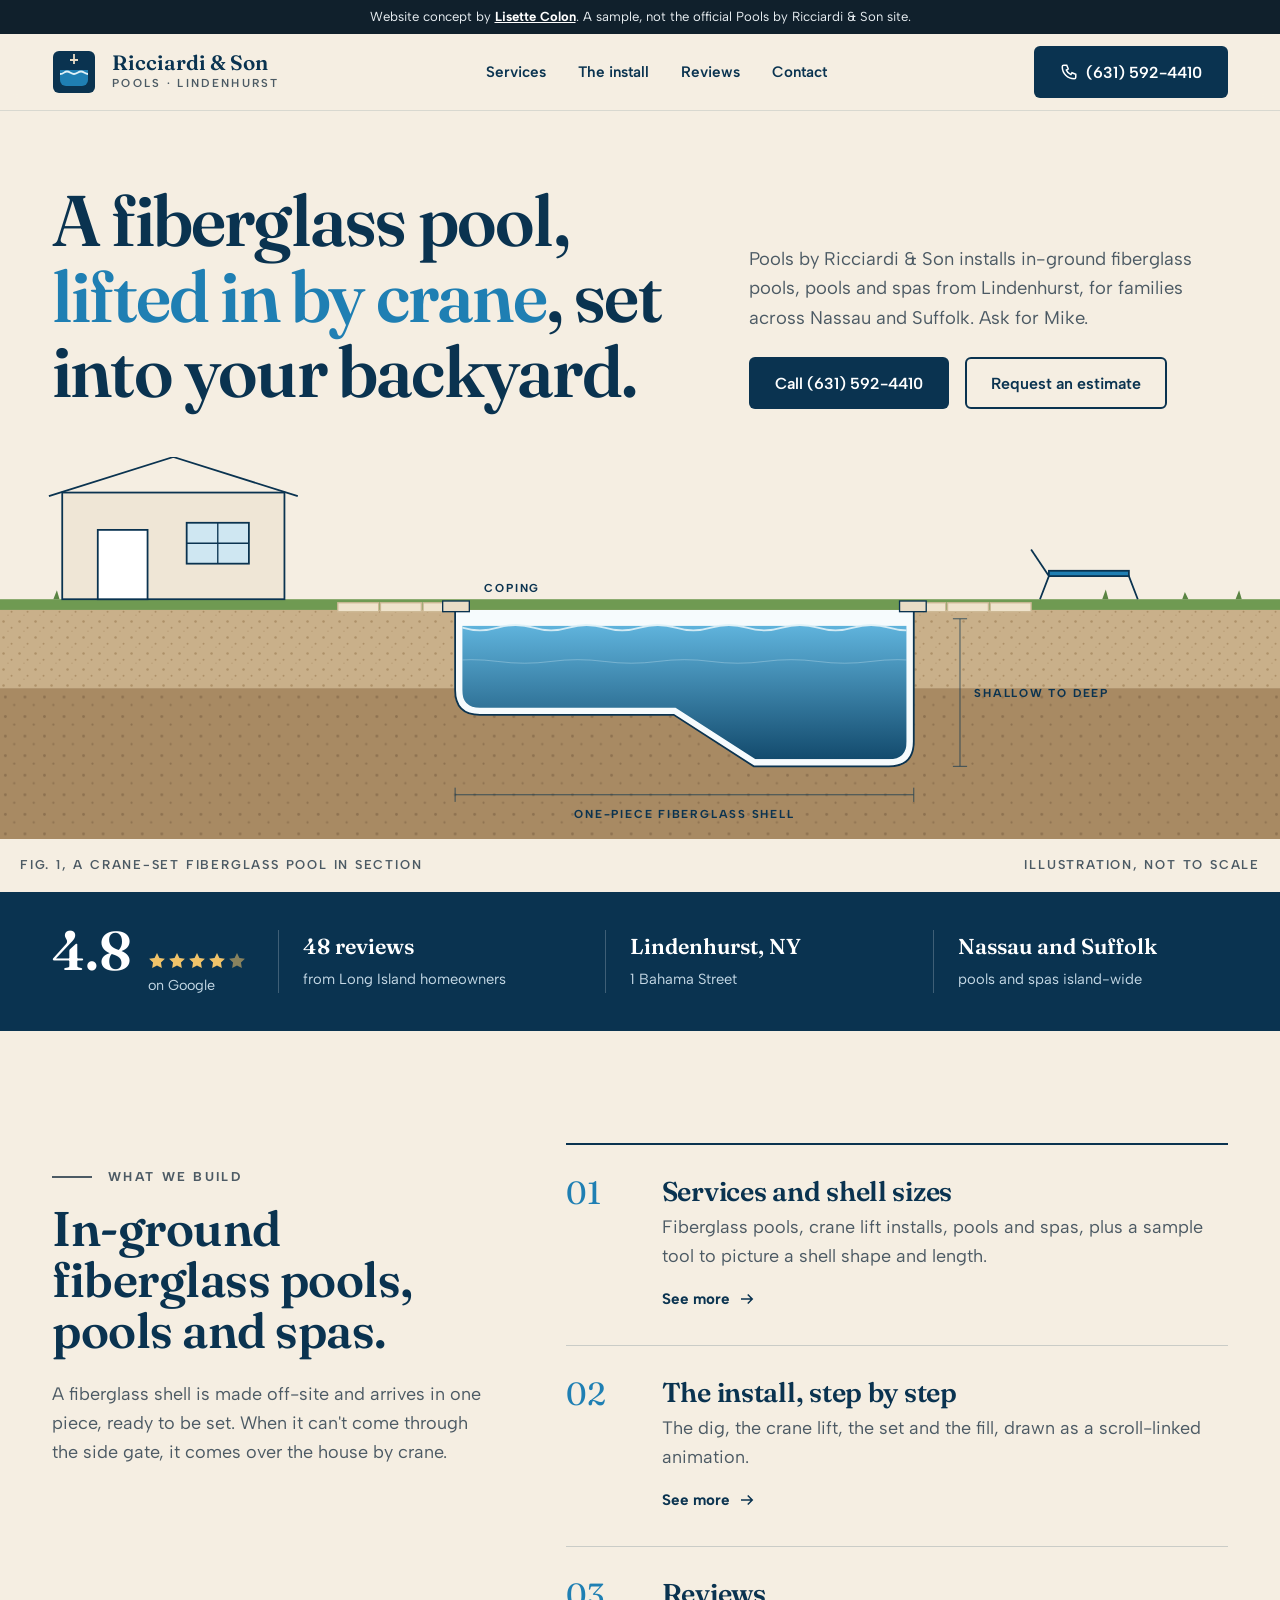
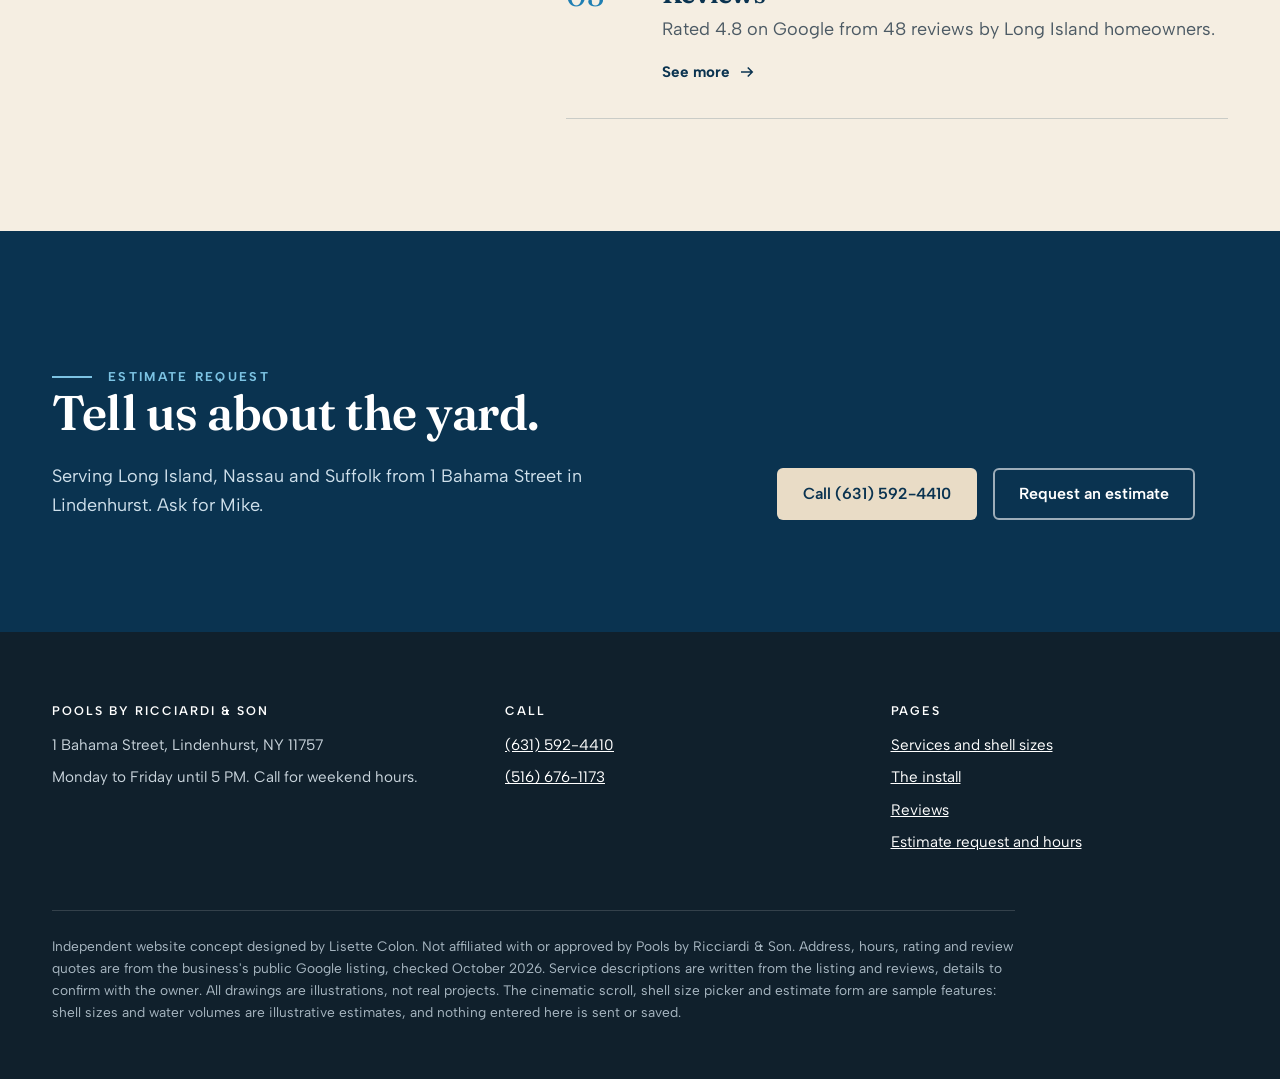
==== commit 83c2dae8: "Split Ricciardi concept into five pages Home (hero, at-a-glance, overview links, estimate CTA), Serv" ====
--- a/index.html
+++ b/index.html
@@ -9,247 +9,7 @@
 <link rel="preconnect" href="https://fonts.googleapis.com">
 <link rel="preconnect" href="https://fonts.gstatic.com" crossorigin>
 <link href="https://fonts.googleapis.com/css2?family=Fraunces:opsz,wght@9..144,400;9..144,600;9..144,700&family=Albert+Sans:wght@400;500;600;700&display=swap" rel="stylesheet">
-<style>
-:root{
- --deep:#0a3350;--deep-2:#0e4466;--pool:#1f7fb3;--pool-l:#7cc3e3;--foam:#dff1f8;
- --sand:#e9dcc6;--trav:#f5eee2;--trav-d:#d6c4a5;--stone:#8a7458;--ink:#10202c;--muted:#4c5a64;--white:#fff;
- --s1:4px;--s2:8px;--s3:16px;--s4:24px;--s5:32px;--s6:48px;--s7:72px;--s8:112px;
- --wrap:1240px;--r:6px;
- --serif:"Fraunces",Georgia,"Times New Roman",serif;--sans:"Albert Sans",system-ui,-apple-system,"Segoe UI",sans-serif;
-}
-*{box-sizing:border-box}
-html{scroll-behavior:smooth}
-body{margin:0;font-family:var(--sans);font-size:18px;line-height:1.6;color:var(--ink);background:var(--trav);-webkit-font-smoothing:antialiased;overflow-x:hidden}
-a{color:inherit}
-:focus-visible{outline:3px solid #f0a33a;outline-offset:3px;border-radius:2px}
-h1,h2,h3,h4{font-family:var(--serif);font-style:normal;font-weight:600;line-height:1.05;margin:0;letter-spacing:-.01em}
-em,i{font-style:normal}
-p{margin:0 0 var(--s3)}
-.wrap{max-width:var(--wrap);margin:0 auto;padding:0 var(--s5)}
-.skip{position:absolute;left:-999px;top:0;background:#fff;padding:var(--s2) var(--s3);z-index:100}
-.skip:focus{left:var(--s3);top:var(--s3)}
-.eyebrow{font-size:.8rem;font-weight:700;letter-spacing:.18em;text-transform:uppercase;color:var(--pool);margin:0 0 var(--s3);display:flex;align-items:center;gap:var(--s3)}
-.eyebrow::before{content:"";width:40px;height:2px;background:currentColor}
-.btn{display:inline-flex;align-items:center;justify-content:center;gap:var(--s2);min-height:52px;padding:0 var(--s4);border-radius:var(--r);font:600 1rem var(--sans);text-decoration:none;border:2px solid transparent;cursor:pointer;transition:background .2s,color .2s,border-color .2s}
-.btn-deep{background:var(--deep);color:#fff}.btn-deep:hover{background:var(--deep-2)}
-.btn-ghost{border-color:var(--deep);color:var(--deep);background:transparent}.btn-ghost:hover{background:var(--deep);color:#fff}
-.btn-sand{background:var(--sand);color:var(--deep)}.btn-sand:hover{background:#fff}
-.btn svg{width:18px;height:18px}
-
-/* concept bar */
-.concept{background:var(--ink);color:#e8eef2;font-size:.82rem;text-align:center;padding:var(--s2) var(--s3);line-height:1.4}
-.concept a{color:#fff;font-weight:700}
-
-/* header */
-header.site{position:sticky;top:0;z-index:50;background:rgba(245,238,226,.94);backdrop-filter:blur(8px);border-bottom:1px solid rgba(10,51,80,.12)}
-.hd{display:flex;align-items:center;justify-content:space-between;gap:var(--s4);min-height:76px}
-.brand{display:flex;align-items:center;gap:var(--s3);text-decoration:none;color:var(--deep)}
-.brand svg{width:44px;height:44px;flex:none}
-.brand b{font-family:var(--serif);font-weight:600;font-size:1.3rem;display:block;line-height:1.05}
-.brand small{display:block;font-size:.72rem;letter-spacing:.2em;text-transform:uppercase;color:var(--muted);font-weight:600}
-nav#nav ul{list-style:none;display:flex;gap:var(--s5);margin:0;padding:0}
-nav#nav a{text-decoration:none;font-weight:600;font-size:.95rem;color:var(--deep);padding:var(--s3) 0;display:inline-block;min-height:44px}
-nav#nav a:hover{color:var(--pool)}
-.hd-call{display:flex;align-items:center;gap:var(--s3)}
-.menu-btn{display:none;width:48px;height:48px;border:1.5px solid var(--deep);border-radius:var(--r);background:transparent;cursor:pointer;color:var(--deep)}
-.menu-btn span{display:block;width:20px;height:2px;background:currentColor;margin:4px auto;transition:transform .2s}
-.menu-btn[aria-expanded="true"] span:nth-child(1){transform:translateY(6px) rotate(45deg)}
-.menu-btn[aria-expanded="true"] span:nth-child(2){opacity:0}
-.menu-btn[aria-expanded="true"] span:nth-child(3){transform:translateY(-6px) rotate(-45deg)}
-
-/* hero */
-.hero{position:relative;padding:var(--s7) 0 0;overflow:hidden}
-.hero-grid{display:grid;grid-template-columns:1.15fr .85fr;gap:var(--s6);align-items:end}
-.hero h1{font-size:clamp(2.6rem,5.6vw,5.2rem);color:var(--deep);font-weight:600;letter-spacing:-.025em}
-.hero h1 .lift{display:inline-block;color:var(--pool)}
-.hero-side p{font-size:1.15rem;color:var(--muted);max-width:30em}
-.hero-actions{display:flex;flex-wrap:wrap;gap:var(--s3);margin-top:var(--s4)}
-.section-draw{margin-top:var(--s6);position:relative}
-.section-draw svg{display:block;width:100%;height:auto}
-.draw-cap{display:flex;justify-content:space-between;gap:var(--s4);flex-wrap:wrap;font-size:.8rem;letter-spacing:.14em;text-transform:uppercase;color:var(--muted);font-weight:600;padding:var(--s3) 0}
-.wave-anim{animation:drift 7s ease-in-out infinite alternate}
-@keyframes drift{from{transform:translateX(0)}to{transform:translateX(-40px)}}
-
-/* proof */
-.proof{background:var(--deep);color:#fff}
-.proof .wrap{display:grid;grid-template-columns:auto 1fr 1fr 1fr;align-items:center;gap:var(--s5);padding-top:var(--s5);padding-bottom:var(--s5)}
-.score{display:flex;align-items:baseline;gap:var(--s3)}
-.score b{font-family:var(--serif);font-size:3.4rem;font-weight:600;line-height:1}
-.stars{display:flex;gap:2px}
-.stars svg{width:18px;height:18px}
-.proof-item{border-left:1px solid rgba(255,255,255,.22);padding-left:var(--s4)}
-.proof-item b{display:block;font-family:var(--serif);font-size:1.35rem;font-weight:600}
-.proof-item span{font-size:.92rem;color:#c5d9e6}
-
-/* services spec */
-.spec{padding:var(--s8) 0}
-.spec-grid{display:grid;grid-template-columns:.8fr 1.2fr;gap:var(--s7)}
-.spec-head{position:sticky;top:120px;align-self:start}
-.spec-head h2{font-size:clamp(2.2rem,3.8vw,3.4rem);color:var(--deep)}
-.spec-head p{margin-top:var(--s4);color:var(--muted)}
-.rows{border-top:2px solid var(--deep)}
-.row{display:grid;grid-template-columns:72px 1fr;gap:var(--s4);padding:var(--s5) 0;border-bottom:1px solid rgba(10,51,80,.18)}
-.row .n{font-family:var(--serif);font-size:2rem;color:var(--pool);line-height:1}
-.row h3{font-size:1.7rem;color:var(--deep);margin-bottom:var(--s2)}
-.row p{color:var(--muted);margin:0}
-.tagline{display:inline-block;margin-top:var(--s3);font-size:.78rem;font-weight:700;letter-spacing:.14em;text-transform:uppercase;color:var(--stone)}
-.row dl{display:grid;grid-template-columns:repeat(3,1fr);gap:var(--s3);margin:var(--s4) 0 0}
-.row dt{font-size:.74rem;letter-spacing:.14em;text-transform:uppercase;color:var(--muted);font-weight:700}
-.row dd{margin:var(--s1) 0 0;font-weight:600;color:var(--deep)}
-
-/* add-on cinematic */
-.addon{background:var(--deep);color:#fff;position:relative}
-.addon-intro{padding:var(--s8) 0 var(--s6)}
-.addon-intro .eyebrow{color:var(--pool-l)}
-.addon-top{display:grid;grid-template-columns:1.2fr .8fr;gap:var(--s6);align-items:start}
-.addon h2{font-size:clamp(2.2rem,4vw,3.6rem)}
-.addon-intro p{color:#cfe0eb}
-.price-card{border:1px solid rgba(255,255,255,.25);border-radius:var(--r);padding:var(--s5)}
-.price-card .price{font-family:var(--serif);font-size:2.6rem;line-height:1}
-.price-card .price small{font-family:var(--sans);font-size:.9rem;color:#cfe0eb;margin-left:var(--s2)}
-.price-card ul{margin:var(--s4) 0 0;padding:0;list-style:none}
-.price-card li{padding:var(--s2) 0 var(--s2) var(--s5);position:relative;color:#e6eff5;border-top:1px solid rgba(255,255,255,.1)}
-.price-card li::before{content:"";position:absolute;left:0;top:19px;width:16px;height:2px;background:var(--pool-l)}
-.sample-note{margin-top:var(--s4);font-size:.88rem;color:#b9d3e3;border-left:3px solid #f0a33a;padding-left:var(--s3)}
-.cine-track{height:280vh;position:relative}
-.cine-stage{position:sticky;top:76px;height:calc(100vh - 76px);min-height:520px;display:flex;flex-direction:column;justify-content:center;padding:var(--s4) 0}
-.cine-stage svg{width:100%;height:auto;max-height:calc(100vh - 210px);display:block}
-.cine-ui{display:grid;grid-template-columns:1fr auto;gap:var(--s4);align-items:center;margin-top:var(--s4)}
-.chapters{display:grid;grid-template-columns:repeat(4,1fr);gap:var(--s2);list-style:none;margin:0;padding:0}
-.chapters li{border-top:3px solid rgba(255,255,255,.2);padding-top:var(--s2);font-size:.85rem;color:#9fbdd0;transition:color .3s,border-color .3s}
-.chapters li b{display:block;font-family:var(--serif);font-size:1.1rem;color:inherit;font-weight:600}
-.chapters li.on{border-color:var(--pool-l);color:#fff}
-.scrub{display:flex;align-items:center;gap:var(--s3);font-size:.85rem;color:#cfe0eb}
-.scrub input{width:180px;accent-color:var(--pool-l);height:44px}
-.reduced .cine-track{height:auto}
-.reduced .cine-stage{position:relative;top:0;height:auto}
-
-/* tool */
-.tool{padding:var(--s8) 0;background:var(--trav)}
-.tool-grid{display:grid;grid-template-columns:.9fr 1.1fr;gap:var(--s6);align-items:start}
-.tool h2{font-size:clamp(2.2rem,3.8vw,3.4rem);color:var(--deep)}
-.tool-lede{color:var(--muted);margin-top:var(--s3)}
-fieldset{border:0;padding:0;margin:var(--s5) 0 0}
-legend{font-size:.78rem;font-weight:700;letter-spacing:.14em;text-transform:uppercase;color:var(--muted);margin-bottom:var(--s3);padding:0}
-.shapes{display:grid;grid-template-columns:repeat(2,1fr);gap:var(--s2)}
-.shapes label{position:relative;display:flex;align-items:center;gap:var(--s3);min-height:64px;padding:var(--s2) var(--s3);border:1.5px solid rgba(10,51,80,.25);border-radius:var(--r);cursor:pointer;background:#fff;font-weight:600;color:var(--deep)}
-.shapes input{position:absolute;opacity:0;pointer-events:none}
-.shapes svg{width:44px;height:28px;flex:none}
-.shapes label:has(input:checked){border-color:var(--deep);box-shadow:inset 0 0 0 1.5px var(--deep);background:var(--foam)}
-.shapes label:has(input:focus-visible){outline:3px solid #f0a33a;outline-offset:2px}
-.len-row{display:flex;align-items:center;gap:var(--s4)}
-.len-row input{flex:1;accent-color:var(--deep);height:44px}
-.len-row output{font-family:var(--serif);font-size:2rem;color:var(--deep);min-width:4.2ch;text-align:right}
-.plan-card{background:#fff;border-radius:var(--r);border:1px solid rgba(10,51,80,.15);padding:var(--s4);box-shadow:0 30px 60px -40px rgba(10,51,80,.5)}
-.plan-card svg{width:100%;height:auto;display:block}
-.stats{display:grid;grid-template-columns:repeat(3,1fr);border-top:1px solid rgba(10,51,80,.15);margin-top:var(--s3)}
-.stats div{padding:var(--s3) var(--s3) 0 0}
-.stats dt{font-size:.74rem;letter-spacing:.14em;text-transform:uppercase;font-weight:700;color:var(--muted)}
-.stats dd{margin:var(--s1) 0 0;font-family:var(--serif);font-size:1.6rem;color:var(--deep);line-height:1.1}
-.est{font-size:.88rem;color:var(--muted);margin-top:var(--s4);padding:var(--s3);background:var(--trav);border-radius:var(--r)}
-.sample-tag{display:inline-block;font-size:.72rem;font-weight:700;letter-spacing:.14em;text-transform:uppercase;color:var(--stone);border:1px solid var(--trav-d);padding:var(--s1) var(--s2);border-radius:3px;margin-bottom:var(--s3)}
-
-/* reviews */
-.reviews{background:var(--sand);padding:var(--s8) 0;position:relative;overflow:hidden}
-.reviews-grid{display:grid;grid-template-columns:1.3fr .7fr;gap:var(--s6);align-items:end}
-.big-quote{font-family:var(--serif);font-size:clamp(1.8rem,3.2vw,2.8rem);line-height:1.2;color:var(--deep);margin:0;font-weight:400}
-.big-quote::before{content:"\201C";display:block;font-size:6rem;line-height:.6;color:var(--pool);height:.45em}
-figcaption{margin-top:var(--s4);font-weight:600;color:var(--muted);font-size:.95rem}
-.side-quotes{display:grid;gap:var(--s4)}
-.side-quotes figure{margin:0;background:var(--trav);padding:var(--s4);border-radius:var(--r);border-left:4px solid var(--pool)}
-.side-quotes blockquote{margin:0;font-family:var(--serif);font-size:1.2rem;line-height:1.35;color:var(--deep)}
-.side-quotes figcaption{margin-top:var(--s3)}
-
-/* visit */
-.visit{padding:var(--s8) 0;background:var(--trav)}
-.visit-grid{display:grid;grid-template-columns:repeat(3,1fr);border-top:2px solid var(--deep)}
-.visit-grid > div{padding:var(--s5) var(--s4) var(--s5) 0}
-.visit-grid > div + div{border-left:1px solid rgba(10,51,80,.18);padding-left:var(--s4)}
-.visit h2{font-size:clamp(2.2rem,3.8vw,3.4rem);color:var(--deep);margin-bottom:var(--s5)}
-.visit h3{font-size:1.3rem;color:var(--deep);margin-bottom:var(--s3)}
-.visit p{color:var(--muted)}
-.hours{width:100%;border-collapse:collapse}
-.hours td{padding:var(--s2) 0;border-bottom:1px dashed rgba(10,51,80,.2)}
-.hours td:last-child{text-align:right;font-weight:600;color:var(--deep)}
-.tel{font-family:var(--serif);font-size:1.5rem;color:var(--deep);text-decoration:none;display:inline-block;min-height:44px;padding:var(--s1) 0}
-.tel:hover{color:var(--pool)}
-
-/* contact */
-.contact{background:var(--deep);color:#fff;padding:var(--s8) 0}
-.contact-grid{display:grid;grid-template-columns:.8fr 1.2fr;gap:var(--s7)}
-.contact h2{font-size:clamp(2.2rem,3.8vw,3.4rem)}
-.contact .lede{color:#cfe0eb;margin-top:var(--s4)}
-.form{background:var(--trav);color:var(--ink);border-radius:var(--r);padding:var(--s5)}
-.fgrid{display:grid;grid-template-columns:1fr 1fr;gap:var(--s4)}
-.field{display:flex;flex-direction:column;gap:var(--s2)}
-.field.full{grid-column:1/-1}
-.field label{font-weight:600;font-size:.92rem;color:var(--deep)}
-.field input,.field select,.field textarea{font:inherit;font-size:1rem;padding:var(--s3);min-height:52px;border:1.5px solid rgba(10,51,80,.3);border-radius:var(--r);background:#fff;color:var(--ink)}
-.field textarea{min-height:120px;resize:vertical}
-.field input:focus,.field select:focus,.field textarea:focus{border-color:var(--deep);outline:none;box-shadow:0 0 0 3px rgba(31,127,179,.25)}
-.field .msg{display:none;color:#a3271b;font-size:.85rem;font-weight:600}
-.field.err input,.field.err select,.field.err textarea{border-color:#a3271b}
-.field.err .msg{display:block}
-.demo-note{font-size:.85rem;color:var(--muted);margin:var(--s3) 0 0}
-.done{background:var(--trav);color:var(--ink);border-radius:var(--r);padding:var(--s6) var(--s5)}
-.done h3{font-size:2rem;color:var(--deep);margin-bottom:var(--s3)}
-.done:focus{outline:none}
-
-/* footer */
-footer{background:var(--ink);color:#c9d4dc;padding:var(--s7) 0 var(--s6);font-size:.95rem}
-.ft{display:grid;grid-template-columns:1.2fr 1fr 1fr;gap:var(--s6)}
-footer h4{font-family:var(--sans);font-size:.78rem;letter-spacing:.16em;text-transform:uppercase;color:#fff;margin-bottom:var(--s3)}
-footer a{color:#fff}
-footer p{margin:0 0 var(--s2)}
-.disc{margin-top:var(--s6);padding-top:var(--s4);border-top:1px solid rgba(255,255,255,.15);font-size:.86rem;color:#a9b8c3;max-width:70em}
-.sticky-call{display:none}
-
-@media (max-width:1024px){
- .hero-grid,.spec-grid,.tool-grid,.addon-top,.contact-grid,.reviews-grid{grid-template-columns:1fr}
- .spec-head{position:static}
- .proof .wrap{grid-template-columns:1fr 1fr}
- .proof-item:nth-child(3){border-left:0;padding-left:0}
-}
-@media (max-width:900px){
- nav#nav{position:absolute;left:0;right:0;top:100%;background:var(--trav);border-bottom:1px solid rgba(10,51,80,.15);display:none}
- nav#nav.open{display:block}
- nav#nav ul{flex-direction:column;gap:0;padding:var(--s2) var(--s5) var(--s4)}
- nav#nav a{display:block;padding:var(--s3) 0;border-bottom:1px solid rgba(10,51,80,.1)}
- .menu-btn{display:block}
- .visit-grid{grid-template-columns:1fr}
- .visit-grid > div + div{border-left:0;padding-left:0;border-top:1px solid rgba(10,51,80,.18)}
- .ft{grid-template-columns:1fr}
-}
-@media (max-width:640px){
- body{font-size:17px}
- .wrap{padding:0 var(--s3)}
- .hd-call .btn{display:none}
- .hero{padding-top:var(--s6)}
- .proof .wrap{grid-template-columns:1fr;gap:var(--s4)}
- .proof-item{border-left:0;padding-left:0;border-top:1px solid rgba(255,255,255,.2);padding-top:var(--s3)}
- .row{grid-template-columns:1fr;gap:var(--s2)}
- .row dl{grid-template-columns:1fr 1fr}
- .chapters{grid-template-columns:1fr 1fr}
- .cine-ui{grid-template-columns:1fr}
- .scrub input{flex:1;width:auto}
- .fgrid{grid-template-columns:1fr}
- .form{padding:var(--s4)}
- .stats{grid-template-columns:1fr 1fr}
- .shapes{grid-template-columns:1fr}
- .sticky-call{display:flex;position:fixed;left:var(--s3);right:var(--s3);bottom:var(--s3);z-index:60;min-height:56px;box-shadow:0 10px 30px rgba(0,0,0,.3)}
- footer{padding-bottom:112px}
- .draw-cap{font-size:.7rem}
- .section-draw{overflow:hidden}
- .section-draw svg{width:190%;max-width:none;margin-left:-50%}
- .cine-track{height:220vh}
- .row dl{grid-template-columns:repeat(3,1fr)}
- .row dd{font-size:.92rem}
-}
-@media (prefers-reduced-motion:reduce){
- html{scroll-behavior:auto}
- *,*::before,*::after{animation:none!important;transition:none!important}
-}
-</style>
+<link rel="stylesheet" href="styles.css">
 </head>
 <body>
 <a class="skip" href="#main">Skip to content</a>
@@ -257,17 +17,16 @@
 
 <header class="site">
  <div class="wrap hd">
-  <a class="brand" href="#top" aria-label="Pools by Ricciardi and Son, home">
+  <a class="brand" href="index.html" aria-label="Pools by Ricciardi and Son, home" aria-current="page">
    <svg viewBox="0 0 44 44" aria-hidden="true"><rect x="1" y="1" width="42" height="42" rx="6" fill="#0a3350"/><path d="M8 20h28v10a6 6 0 0 1-6 6H14a6 6 0 0 1-6-6z" fill="#1f7fb3"/><path d="M8 24c4 0 4-2.5 7-2.5S19 24 22 24s4-2.5 7-2.5 4 2.5 7 2.5" stroke="#dff1f8" stroke-width="1.8" fill="none"/><path d="M22 4v10M18 10h8" stroke="#e9dcc6" stroke-width="1.8"/></svg>
    <span><b>Ricciardi &amp; Son</b><small>Pools &middot; Lindenhurst</small></span>
   </a>
   <nav id="nav" aria-label="Main">
    <ul>
-    <li><a href="#services">Services</a></li>
-    <li><a href="#install">The install</a></li>
-    <li><a href="#sizes">Shell sizes</a></li>
-    <li><a href="#reviews">Reviews</a></li>
-    <li><a href="#contact">Contact</a></li>
+    <li><a href="services.html">Services</a></li>
+    <li><a href="install.html">The install</a></li>
+    <li><a href="reviews.html">Reviews</a></li>
+    <li><a href="contact.html">Contact</a></li>
    </ul>
   </nav>
   <div class="hd-call">
@@ -286,7 +45,7 @@
     <p>Pools by Ricciardi &amp; Son installs in-ground fiberglass pools, pools and spas from Lindenhurst, for families across Nassau and Suffolk. Ask for Mike.</p>
     <div class="hero-actions">
      <a class="btn btn-deep" href="tel:+16315924410">Call (631) 592-4410</a>
-     <a class="btn btn-ghost" href="#contact">Request an estimate</a>
+     <a class="btn btn-ghost" href="contact.html">Request an estimate</a>
     </div>
    </div>
   </div>
@@ -353,241 +112,52 @@
  </div>
 </section>
 
-<section class="spec" id="services">
- <div class="wrap spec-grid">
-  <div class="spec-head">
+<section class="guide" aria-labelledby="guide-h">
+ <div class="wrap guide-grid">
+  <div class="guide-head">
    <p class="eyebrow">What we build</p>
-   <h2>One shell, made in a single piece, set into place by crane.</h2>
-   <p>Fiberglass is the work customers mention most in reviews. A fiberglass shell is made off-site and arrives in one piece, ready to be set.</p>
-   <a class="btn btn-ghost" href="#sizes">Try the shell size picker</a>
+   <h2 id="guide-h">In-ground fiberglass pools, pools and spas.</h2>
+   <p>A fiberglass shell is made off-site and arrives in one piece, ready to be set. When it can't come through the side gate, it comes over the house by crane.</p>
   </div>
   <div class="rows">
-   <article class="row">
+   <a class="row" href="services.html">
     <span class="n">01</span>
     <div>
-     <h3>In-ground fiberglass pools</h3>
-     <p>From the first measurements to the day the water goes in. We help you pick a shape and size that fits the yard, the setbacks and the way your family swims.</p>
-     <span class="tagline">Most mentioned in Google reviews</span>
-     <dl><div><dt>Shell</dt><dd>One piece</dd></div><div><dt>Finish</dt><dd>Smooth gelcoat</dd></div><div><dt>Fit</dt><dd>Sized to your yard</dd></div></dl>
+     <h3>Services and shell sizes</h3>
+     <p>Fiberglass pools, crane lift installs, pools and spas, plus a sample tool to picture a shell shape and length.</p>
+     <span class="go">See more <svg viewBox="0 0 24 24" fill="none" stroke="currentColor" stroke-width="2" aria-hidden="true"><path d="M4 12h15M13 6l6 6-6 6"/></svg></span>
     </div>
-   </article>
-   <article class="row">
+   </a>
+   <a class="row" href="install.html">
     <span class="n">02</span>
     <div>
-     <h3>Crane lift installs</h3>
-     <p>When a shell can't come through the side gate, it comes over the house. The crane sets it straight into a prepared, leveled excavation.</p>
-     <dl><div><dt>Access</dt><dd>Over the roof</dd></div><div><dt>Set</dt><dd>Level and plumb</dd></div><div><dt>Shell</dt><dd>Arrives whole</dd></div></dl>
+     <h3>The install, step by step</h3>
+     <p>The dig, the crane lift, the set and the fill, drawn as a scroll-linked animation.</p>
+     <span class="go">See more <svg viewBox="0 0 24 24" fill="none" stroke="currentColor" stroke-width="2" aria-hidden="true"><path d="M4 12h15M13 6l6 6-6 6"/></svg></span>
     </div>
-   </article>
-   <article class="row">
+   </a>
+   <a class="row" href="reviews.html">
     <span class="n">03</span>
     <div>
-     <h3>Pools and spas</h3>
-     <p>Pools and spas are both part of the work. Every backyard is different, so the first step is a conversation with Mike about yours.</p>
-     <dl><div><dt>Spas</dt><dd>Ask about options</dd></div><div><dt>First step</dt><dd>A phone call</dd></div><div><dt>Area</dt><dd>Nassau, Suffolk</dd></div></dl>
+     <h3>Reviews</h3>
+     <p>Rated 4.8 on Google from 48 reviews by Long Island homeowners.</p>
+     <span class="go">See more <svg viewBox="0 0 24 24" fill="none" stroke="currentColor" stroke-width="2" aria-hidden="true"><path d="M4 12h15M13 6l6 6-6 6"/></svg></span>
     </div>
-   </article>
+   </a>
   </div>
  </div>
 </section>
 
-<section class="addon" id="install" aria-labelledby="addon-h">
- <div class="wrap addon-intro">
-  <p class="eyebrow">Featured add-on in this concept</p>
-  <div class="addon-top">
-   <div>
-    <h2 id="addon-h">Cinematic scroll: watch the install happen as you scroll.</h2>
-    <p style="margin-top:var(--s4)">Homeowners rarely picture how a pool goes in. This section tells the story in four chapters: the dig, the crane lift, the set, and the fill. Scroll down and the drawing plays forward. Scroll up and it rewinds.</p>
-   </div>
-   <div class="price-card">
-    <div class="price">$600<small>one-time, from</small></div>
-    <ul>
-     <li>Custom illustrated scene in your colors</li>
-     <li>Scroll-linked animation with chapter captions</li>
-     <li>Manual slider for visitors who prefer it</li>
-     <li>Reduced-motion and phone versions</li>
-    </ul>
-    <p class="sample-note">Sample feature. The drawing is an illustration of a typical crane-set fiberglass install, not footage or plans of a real Ricciardi &amp; Son project.</p>
-   </div>
+<section class="cta" aria-labelledby="cta-h">
+ <div class="wrap cta-grid">
+  <div>
+   <p class="eyebrow">Estimate request</p>
+   <h2 id="cta-h">Tell us about the yard.</h2>
+   <p>Serving Long Island, Nassau and Suffolk from 1 Bahama Street in Lindenhurst. Ask for Mike.</p>
   </div>
- </div>
- <div class="cine-track" id="cineTrack">
-  <div class="cine-stage">
-   <div class="wrap">
-    <svg id="cine" viewBox="0 0 1200 600" role="img" aria-label="Animated illustration: a fiberglass pool shell is lowered by crane into an excavated backyard, then filled with water and finished with a deck.">
-     <defs>
-      <pattern id="c-soil" width="20" height="20" patternUnits="userSpaceOnUse"><rect width="20" height="20" fill="#8b6f4e"/><circle cx="5" cy="6" r="1.5" fill="#735a3e"/><circle cx="14" cy="14" r="1.2" fill="#735a3e"/></pattern>
-      <pattern id="c-fill" width="14" height="14" patternUnits="userSpaceOnUse"><rect width="14" height="14" fill="#b69a72"/><circle cx="4" cy="4" r="1" fill="#9d8160"/><circle cx="10" cy="10" r="1" fill="#9d8160"/></pattern>
-      <linearGradient id="c-water" x1="0" y1="0" x2="0" y2="1"><stop offset="0" stop-color="#6fc0e4"/><stop offset="1" stop-color="#14608c"/></linearGradient>
-      <clipPath id="c-inner"><path d="M436 380 L436 452 Q436 464 448 464 L618 464 L698 524 L862 524 Q874 524 874 512 L874 380 Z"/></clipPath>
-     </defs>
-     <!-- sky band -->
-     <rect width="1200" height="380" fill="#0e4466"/>
-     <g fill="#1a5679"><circle cx="1050" cy="90" r="46"/></g>
-     <!-- house at back right -->
-     <g transform="translate(960 230)">
-      <rect x="0" y="40" width="210" height="110" fill="#174e70" stroke="#5a8fb0" stroke-width="2"/>
-      <path d="M-14 44 L105 -10 L224 44" fill="none" stroke="#5a8fb0" stroke-width="2"/>
-      <rect x="30" y="70" width="40" height="40" fill="#f0c36a" opacity=".85"/><rect x="130" y="70" width="40" height="40" fill="#f0c36a" opacity=".55"/>
-     </g>
-     <!-- ground -->
-     <rect x="0" y="380" width="1200" height="220" fill="url(#c-soil)"/>
-     <rect x="0" y="372" width="1200" height="10" fill="#4f7a3a"/>
-     <!-- excavation -->
-     <path d="M420 380 L420 458 Q420 480 442 480 L612 480 L692 540 L870 540 Q890 540 890 520 L890 380 Z" fill="#5d4730"/>
-     <!-- backfill (appears) -->
-     <g id="c-backfill" opacity="0"><path d="M420 380 L420 458 Q420 480 442 480 L612 480 L692 540 L870 540 Q890 540 890 520 L890 380 L880 380 L880 512 Q880 530 862 530 L700 530 L620 470 L448 470 Q430 470 430 452 L430 380 Z" fill="url(#c-fill)"/></g>
-     <!-- crane -->
-     <g id="c-crane">
-      <rect x="40" y="320" width="260" height="44" rx="4" fill="#f0a33a"/>
-      <rect x="40" y="290" width="70" height="40" rx="4" fill="#f0a33a"/>
-      <rect x="52" y="298" width="44" height="20" fill="#0e4466"/>
-      <circle cx="80" cy="366" r="14" fill="#10202c"/><circle cx="170" cy="366" r="14" fill="#10202c"/><circle cx="250" cy="366" r="14" fill="#10202c"/>
-      <path d="M300 352 L340 376 M40 352 L10 376" stroke="#f0a33a" stroke-width="8"/>
-      <rect x="200" y="296" width="70" height="28" fill="#d88a24"/>
-      <line id="c-boom" x1="240" y1="304" x2="655" y2="40" stroke="#f0a33a" stroke-width="16" stroke-linecap="round"/>
-      <line x1="240" y1="304" x2="655" y2="40" stroke="#d88a24" stroke-width="4" stroke-dasharray="14 10"/>
-     </g>
-     <!-- cable + rigging -->
-     <line id="c-cable" x1="655" y1="46" x2="655" y2="130" stroke="#e8eef2" stroke-width="3"/>
-     <g id="c-rig">
-      <rect id="c-hook" x="645" y="128" width="20" height="14" rx="3" fill="#e8eef2"/>
-      <line id="c-r1" x1="655" y1="140" x2="440" y2="380" stroke="#e8eef2" stroke-width="2"/>
-      <line id="c-r2" x1="655" y1="140" x2="870" y2="380" stroke="#e8eef2" stroke-width="2"/>
-     </g>
-     <!-- shell -->
-     <g id="c-shell">
-      <path d="M430 380 L430 452 Q430 470 448 470 L620 470 L700 530 L862 530 Q880 530 880 512 L880 380" fill="#f6fbfd" stroke="#dff1f8" stroke-width="2"/>
-      <path d="M436 380 L436 452 Q436 464 448 464 L618 464 L698 524 L862 524 Q874 524 874 512 L874 380" fill="#e7f2f7"/>
-      <g clip-path="url(#c-inner)"><rect id="c-waterRect" x="430" y="530" width="460" height="0" fill="url(#c-water)"/></g>
-      <path id="c-surface" d="M436 392 H874" stroke="#dff1f8" stroke-width="2" opacity="0"/>
-     </g>
-     <!-- finish -->
-     <g id="c-finish" opacity="0">
-      <rect x="414" y="368" width="30" height="14" fill="#e9dcc6"/><rect x="866" y="368" width="30" height="14" fill="#e9dcc6"/>
-      <g fill="#efe3cc" stroke="#cdb995" stroke-width="1.5"><rect x="320" y="370" width="46" height="12"/><rect x="368" y="370" width="46" height="12"/><rect x="896" y="370" width="46" height="12"/><rect x="944" y="370" width="46" height="12"/></g>
-      <g stroke="#e8eef2" stroke-width="2.5" fill="none"><path d="M950 370 l8 -20 l70 0 l8 20"/><path d="M958 350 l-16 -24"/></g>
-     </g>
-     <g font-family="Albert Sans, system-ui, sans-serif" font-size="15" font-weight="700" letter-spacing="2" fill="#dff1f8">
-      <text id="c-label" x="40" y="60">01  EXCAVATED AND GRADED</text>
-     </g>
-    </svg>
-    <div class="cine-ui">
-     <ol class="chapters" id="chapters">
-      <li class="on"><b>Dig</b>Excavate and grade</li>
-      <li><b>Lift</b>Crane over the house</li>
-      <li><b>Set</b>Level and backfill</li>
-      <li><b>Fill</b>Water, coping, deck</li>
-     </ol>
-     <label class="scrub">Scrub <input type="range" id="scrub" min="0" max="100" value="0" aria-label="Install animation progress"></label>
-    </div>
-   </div>
-  </div>
- </div>
-</section>
-
-<section class="tool" id="sizes">
- <div class="wrap tool-grid">
-  <div>
-   <span class="sample-tag">Sample tool</span>
-   <h2>Picture your shell before the first call.</h2>
-   <p class="tool-lede">Choose a shape and a length. The drawing redraws to scale on a 2 foot grid, and the volume is worked out from those dimensions.</p>
-   <form id="shellForm" onsubmit="return false">
-    <fieldset>
-     <legend>Shape</legend>
-     <div class="shapes">
-      <label><input type="radio" name="shape" value="rect" checked><svg viewBox="0 0 44 28" aria-hidden="true"><rect x="3" y="5" width="38" height="18" rx="2" fill="#7cc3e3" stroke="#0a3350" stroke-width="1.5"/></svg>Rectangle</label>
-      <label><input type="radio" name="shape" value="roman"><svg viewBox="0 0 44 28" aria-hidden="true"><path d="M8 5h28a6 9 0 0 1 0 18H8a6 9 0 0 1 0-18z" fill="#7cc3e3" stroke="#0a3350" stroke-width="1.5"/></svg>Roman end</label>
-      <label><input type="radio" name="shape" value="free"><svg viewBox="0 0 44 28" aria-hidden="true"><path d="M6 14c0-8 8-10 14-8s8 4 14 2 8 4 6 9-8 8-16 6-8-4-12-2-6-1-6-7z" fill="#7cc3e3" stroke="#0a3350" stroke-width="1.5"/></svg>Freeform</label>
-      <label><input type="radio" name="shape" value="plunge"><svg viewBox="0 0 44 28" aria-hidden="true"><rect x="10" y="6" width="24" height="16" rx="2" fill="#7cc3e3" stroke="#0a3350" stroke-width="1.5"/></svg>Plunge / spa size</label>
-     </div>
-    </fieldset>
-    <fieldset>
-     <legend>Length</legend>
-     <div class="len-row"><input type="range" id="len" min="24" max="40" step="2" value="32" aria-label="Pool length in feet"><output id="lenOut" for="len">32 ft</output></div>
-    </fieldset>
-   </form>
-  </div>
-  <div class="plan-card">
-   <svg id="plan" viewBox="0 0 480 280" role="img" aria-label="Top view drawing of the selected pool shape, to scale"></svg>
-   <dl class="stats" aria-live="polite">
-    <div><dt>Size</dt><dd id="stSize">32 x 14 ft</dd></div>
-    <div><dt>Surface</dt><dd id="stArea">435 sq ft</dd></div>
-    <div><dt>Water, approx.</dt><dd id="stGal">15,400 gal</dd></div>
-   </dl>
-   <p class="est">Estimate for illustration only. Widths and depths are typical proportions, not a specific manufacturer model. Actual shells, sizes and volumes vary, so ask Mike for real options.</p>
-  </div>
- </div>
-</section>
-
-<section class="reviews" id="reviews">
- <div class="wrap">
-  <p class="eyebrow">From Google reviews</p>
-  <div class="reviews-grid">
-   <figure style="margin:0">
-    <blockquote class="big-quote">Building a pool from scratch involves a lot of coordination, and Mike made the entire process much easier.</blockquote>
-    <figcaption>Or S., Google review</figcaption>
-   </figure>
-   <div class="side-quotes">
-    <figure><blockquote>My backyard looks transformed, and the pool has added so much value to our home!</blockquote><figcaption>Google review</figcaption></figure>
-    <figure><blockquote>My family are very happy with their service.</blockquote><figcaption>Google review</figcaption></figure>
-   </div>
-  </div>
- </div>
-</section>
-
-<section class="visit" id="visit">
- <div class="wrap">
-  <h2>Find us in Lindenhurst.</h2>
-  <div class="visit-grid">
-   <div>
-    <h3>Address</h3>
-    <p>1 Bahama Street<br>Lindenhurst, NY 11757</p>
-    <p>Serving Long Island, Nassau and Suffolk.</p>
-   </div>
-   <div>
-    <h3>Hours</h3>
-    <table class="hours"><tbody>
-     <tr><td>Monday to Friday</td><td>Until 5 PM</td></tr>
-     <tr><td>Saturday and Sunday</td><td>Call for hours</td></tr>
-    </tbody></table>
-   </div>
-   <div>
-    <h3>Call</h3>
-    <a class="tel" href="tel:+16315924410">(631) 592-4410</a><br>
-    <a class="tel" href="tel:+15166761173">(516) 676-1173</a>
-    <p style="margin-top:var(--s2)">Ask for Mike.</p>
-   </div>
-  </div>
- </div>
-</section>
-
-<section class="contact" id="contact">
- <div class="wrap contact-grid">
-  <div>
-   <p class="eyebrow" style="color:var(--pool-l)">Estimate request</p>
-   <h2>Tell us about the yard.</h2>
-   <p class="lede">A few details help Mike come prepared: where you are, what you have in mind and when you would like to swim.</p>
-   <p class="lede">Prefer to talk? <a href="tel:+16315924410" style="color:#fff;font-weight:700">(631) 592-4410</a></p>
-  </div>
-  <div>
-   <form class="form" data-demo data-done="done1" novalidate>
-    <div class="fgrid">
-     <div class="field"><label for="f-name">Name *</label><input id="f-name" name="name" required autocomplete="name"><span class="msg">Please add your name.</span></div>
-     <div class="field"><label for="f-phone">Phone *</label><input id="f-phone" name="phone" type="tel" required autocomplete="tel"><span class="msg">Please add a phone number.</span></div>
-     <div class="field"><label for="f-town">Town *</label><input id="f-town" name="town" required><span class="msg">Which town is the yard in?</span></div>
-     <div class="field"><label for="f-email">Email</label><input id="f-email" name="email" type="email" autocomplete="email"><span class="msg">That email looks incomplete.</span></div>
-     <div class="field full"><label for="f-type">Project *</label><select id="f-type" name="type" required><option value="">Choose one</option><option>New in-ground fiberglass pool</option><option>Pool with spa</option><option>Spa</option><option>Something else</option></select><span class="msg">Please choose a project.</span></div>
-     <div class="field full"><label for="f-msg">Anything else</label><textarea id="f-msg" name="msg" placeholder="Yard size, side gate width, timing..."></textarea></div>
-    </div>
-    <button class="btn btn-deep" type="submit" style="margin-top:var(--s4);width:100%">Send estimate request</button>
-    <p class="demo-note">Demo form. This is a website concept. Nothing is sent or saved.</p>
-   </form>
-   <div class="done" id="done1" hidden tabindex="-1">
-    <h3>Demo complete.</h3>
-    <p>This is a website concept, so nothing was sent or saved. On the live site, this request would go straight to Ricciardi &amp; Son.</p>
-    <button class="btn btn-deep restart" type="button">Start over</button>
-   </div>
+  <div class="cta-actions">
+   <a class="btn btn-sand" href="tel:+16315924410">Call (631) 592-4410</a>
+   <a class="btn btn-line" href="contact.html">Request an estimate</a>
   </div>
  </div>
 </section>
@@ -607,133 +177,17 @@
     <p><a href="tel:+15166761173">(516) 676-1173</a></p>
    </div>
    <div>
-    <h4>On this page</h4>
-    <p><a href="#services">Services</a></p>
-    <p><a href="#sizes">Shell size picker</a></p>
-    <p><a href="#contact">Estimate request</a></p>
+    <h4>Pages</h4>
+    <p><a href="services.html">Services and shell sizes</a></p>
+    <p><a href="install.html">The install</a></p>
+    <p><a href="reviews.html">Reviews</a></p>
+    <p><a href="contact.html">Estimate request and hours</a></p>
    </div>
   </div>
   <p class="disc">Independent website concept designed by Lisette Colon. Not affiliated with or approved by Pools by Ricciardi &amp; Son. Address, hours, rating and review quotes are from the business's public Google listing, checked October 2026. Service descriptions are written from the listing and reviews, details to confirm with the owner. All drawings are illustrations, not real projects. The cinematic scroll, shell size picker and estimate form are sample features: shell sizes and water volumes are illustrative estimates, and nothing entered here is sent or saved.</p>
  </div>
 </footer>
 <a class="btn btn-deep sticky-call" href="tel:+16315924410">Call (631) 592-4410</a>
-
-<script>
-(function(){
- // mobile menu
- const btn=document.querySelector('.menu-btn'),nav=document.getElementById('nav');
- btn.addEventListener('click',()=>{const o=btn.getAttribute('aria-expanded')==='true';btn.setAttribute('aria-expanded',String(!o));nav.classList.toggle('open',!o)});
- nav.querySelectorAll('a').forEach(a=>a.addEventListener('click',()=>{btn.setAttribute('aria-expanded','false');nav.classList.remove('open')}));
-
- // demo forms
- document.querySelectorAll('form[data-demo]').forEach(f=>{
-  const done=document.getElementById(f.dataset.done);
-  f.addEventListener('submit',e=>{
-   e.preventDefault();let first=null;
-   f.querySelectorAll('input,select,textarea').forEach(el=>{
-    const v=el.value.trim();let bad=el.required&&!v;
-    if(el.type==='email'&&v&&!/^\S+@\S+\.\S+$/.test(v))bad=true;
-    const fl=el.closest('.field');if(fl)fl.classList.toggle('err',bad);
-    el.setAttribute('aria-invalid',bad?'true':'false');
-    if(bad&&!first)first=el;
-   });
-   if(first){first.focus();return}
-   f.hidden=true;done.hidden=false;done.focus();
-  });
-  done.querySelector('.restart').addEventListener('click',()=>{f.reset();f.querySelectorAll('.err').forEach(x=>x.classList.remove('err'));f.hidden=false;done.hidden=true;f.querySelector('input').focus()});
- });
-
- // cinematic scroll
- const reduce=window.matchMedia('(prefers-reduced-motion: reduce)').matches;
- const track=document.getElementById('cineTrack'),scrub=document.getElementById('scrub');
- if(reduce)document.body.classList.add('reduced');
- const $=id=>document.getElementById(id);
- const shell=$('c-shell'),water=$('c-waterRect'),surface=$('c-surface'),cable=$('c-cable'),rig=$('c-rig'),hook=$('c-hook'),r1=$('c-r1'),r2=$('c-r2'),backfill=$('c-backfill'),finish=$('c-finish'),label=$('c-label');
- const chap=[...document.querySelectorAll('#chapters li')];
- const cl=(v,a,b)=>Math.min(b,Math.max(a,v));
- const seg=(p,a,b)=>cl((p-a)/(b-a),0,1);
- const ease=t=>t<.5?2*t*t:1-Math.pow(-2*t+2,2)/2;
- const labels=['01  EXCAVATED AND GRADED','02  LIFTED IN BY CRANE','03  SET, LEVELED, BACKFILLED','04  FILLED AND FINISHED'];
- function render(p){
-  const lower=ease(seg(p,.08,.48));
-  const dy=-250*(1-lower);
-  shell.setAttribute('transform','translate(0 '+dy+')');
-  const release=seg(p,.5,.6);
-  const hookY=310+dy-release*200;
-  cable.setAttribute('y2',hookY);
-  hook.setAttribute('y',hookY-2);
-  r1.setAttribute('y1',hookY+10);r2.setAttribute('y1',hookY+10);
-  r1.setAttribute('y2',380+dy);r2.setAttribute('y2',380+dy);
-  r1.style.opacity=r2.style.opacity=String(1-release);
-  backfill.setAttribute('opacity',seg(p,.52,.62));
-  const fill=ease(seg(p,.62,.9));
-  const h=fill*(530-392);
-  water.setAttribute('y',530-h);water.setAttribute('height',h);
-  surface.setAttribute('opacity',fill>.98?1:0);
-  finish.setAttribute('opacity',seg(p,.86,.98));
-  const fade=1-.7*seg(p,.86,.98);$('c-crane').style.opacity=fade;cable.style.opacity=rig.style.opacity=fade;
-  const c=p<.08?0:p<.5?1:p<.62?2:3;
-  label.textContent=labels[c];
-  chap.forEach((li,i)=>li.classList.toggle('on',i<=c));
- }
- let ticking=false;
- function onScroll(){
-  if(reduce)return;
-  if(ticking)return;ticking=true;
-  requestAnimationFrame(()=>{
-   const r=track.getBoundingClientRect();const total=r.height-window.innerHeight;
-   const p=cl(-r.top/total,0,1);render(p);scrub.value=Math.round(p*100);ticking=false;
-  });
- }
- window.addEventListener('scroll',onScroll,{passive:true});
- scrub.addEventListener('input',()=>{
-  const p=scrub.value/100;
-  if(reduce){render(p);return}
-  const r=track.getBoundingClientRect();const top=window.scrollY+r.top;const total=r.height-window.innerHeight;
-  window.scrollTo({top:top+p*total,behavior:'auto'});render(p);
- });
- if(reduce)render(1),scrub.value=100;else onScroll();
-
- // shell size picker
- const plan=$('plan'),len=$('len'),lenOut=$('lenOut');
- const SH={
-  rect:{min:24,max:40,w:L=>Math.max(12,Math.round(L*.44)),area:.97,depth:4.75,name:'Rectangle'},
-  roman:{min:24,max:40,w:L=>Math.max(12,Math.round(L*.42)),area:.9,depth:4.75,name:'Roman end'},
-  free:{min:24,max:40,w:L=>Math.max(12,Math.round(L*.45)),area:.78,depth:4.6,name:'Freeform'},
-  plunge:{min:10,max:16,w:L=>Math.round(L*.6),area:.97,depth:5,name:'Plunge'}
- };
- function shapePath(k,x,y,w,h){
-  if(k==='rect'||k==='plunge'){const r=Math.min(w,h)*.08;return `M${x+r} ${y}H${x+w-r}Q${x+w} ${y} ${x+w} ${y+r}V${y+h-r}Q${x+w} ${y+h} ${x+w-r} ${y+h}H${x+r}Q${x} ${y+h} ${x} ${y+h-r}V${y+r}Q${x} ${y} ${x+r} ${y}Z`}
-  if(k==='roman'){const e=h*.32;return `M${x+e} ${y}H${x+w-e}A${e} ${h/2} 0 0 1 ${x+w-e} ${y+h}H${x+e}A${e} ${h/2} 0 0 1 ${x+e} ${y}Z`}
-  return `M${x+w*.08} ${y+h*.55}C${x} ${y+h*.15} ${x+w*.25} ${y-h*.02} ${x+w*.45} ${y+h*.12}S${x+w*.7} ${y+h*.22} ${x+w*.85} ${y+h*.08}S${x+w*1.02} ${y+h*.4} ${x+w*.94} ${y+h*.72}S${x+w*.68} ${y+h*1.02} ${x+w*.48} ${y+h*.88}S${x+w*.24} ${y+h*.9} ${x+w*.14} ${y+h*.86}S${x+w*.1} ${y+h*.7} ${x+w*.08} ${y+h*.55}Z`;
- }
- function drawPlan(){
-  const k=document.querySelector('input[name=shape]:checked').value,s=SH[k];
-  if(+len.min!==s.min||+len.max!==s.max){len.min=s.min;len.max=s.max;len.value=cl(+len.value,s.min,s.max);if(k==='plunge')len.value=14;else if(+len.value<24)len.value=32}
-  const L=+len.value,W=s.w(L);
-  lenOut.textContent=L+' ft';
-  const ft=10,ox=40,oy=30;
-  let g='<rect width="480" height="280" fill="#fbf8f2"/>';
-  for(let i=0;i<=44;i+=2)g+=`<line x1="${ox+i*ft}" y1="${oy}" x2="${ox+i*ft}" y2="${oy+220}" stroke="#e7ddcc" stroke-width="${i%10===0?1.2:.6}"/>`;
-  for(let j=0;j<=22;j+=2)g+=`<line x1="${ox}" y1="${oy+j*ft}" x2="${ox+440}" y2="${oy+j*ft}" stroke="#e7ddcc" stroke-width="${j%10===0?1.2:.6}"/>`;
-  const w=L*ft,h=W*ft,x=ox+(440-w)/2,y=oy+(220-h)/2;
-  g+=`<path d="${shapePath(k,x-8,y-8,w+16,h+16)}" fill="#efe3cc" stroke="#cdb995"/>`;
-  g+=`<path d="${shapePath(k,x,y,w,h)}" fill="#7cc3e3" stroke="#0a3350" stroke-width="2"/>`;
-  g+=`<path d="M${x+w*.2} ${y+h*.4}q14 -5 28 0t28 0" stroke="#dff1f8" stroke-width="2" fill="none"/><path d="M${x+w*.55} ${y+h*.62}q14 -5 28 0t28 0" stroke="#dff1f8" stroke-width="2" fill="none"/>`;
-  g+=`<g stroke="#0a3350" stroke-width="1"><line x1="${x}" y1="${y+h+22}" x2="${x+w}" y2="${y+h+22}"/><line x1="${x}" y1="${y+h+16}" x2="${x}" y2="${y+h+28}"/><line x1="${x+w}" y1="${y+h+16}" x2="${x+w}" y2="${y+h+28}"/></g>`;
-  g+=`<text x="${x+w/2}" y="${Math.min(274,y+h+40)}" text-anchor="middle" font-family="Albert Sans,system-ui,sans-serif" font-size="13" font-weight="700" fill="#0a3350">${L} ft</text>`;
-  g+=`<text x="${ox}" y="20" font-family="Albert Sans,system-ui,sans-serif" font-size="11" letter-spacing="1.5" font-weight="700" fill="#4c5a64">TOP VIEW  ·  1 SQUARE = 2 FT  ·  ${s.name.toUpperCase()}</text>`;
-  plan.innerHTML=g;
-  const area=Math.round(L*W*s.area);
-  const gal=Math.round(area*s.depth*7.48/100)*100;
-  $('stSize').textContent=L+' x '+W+' ft';
-  $('stArea').textContent=area.toLocaleString()+' sq ft';
-  $('stGal').textContent=gal.toLocaleString()+' gal';
- }
- document.querySelectorAll('input[name=shape]').forEach(r=>r.addEventListener('change',drawPlan));
- len.addEventListener('input',drawPlan);
- drawPlan();
-})();
-</script>
+<script src="site.js"></script>
 </body>
 </html>
--- a/styles.css
+++ b/styles.css
@@ -0,0 +1,264 @@
+:root{
+ --deep:#0a3350;--deep-2:#0e4466;--pool:#1f7fb3;--pool-l:#7cc3e3;--foam:#dff1f8;
+ --sand:#e9dcc6;--trav:#f5eee2;--trav-d:#d6c4a5;--stone:#8a7458;--ink:#10202c;--muted:#4c5a64;--white:#fff;
+ --s1:4px;--s2:8px;--s3:16px;--s4:24px;--s5:32px;--s6:48px;--s7:72px;--s8:112px;
+ --wrap:1240px;--r:6px;
+ --serif:"Fraunces",Georgia,"Times New Roman",serif;--sans:"Albert Sans",system-ui,-apple-system,"Segoe UI",sans-serif;
+}
+*{box-sizing:border-box}
+html{scroll-behavior:smooth}
+body{margin:0;font-family:var(--sans);font-size:18px;line-height:1.6;color:var(--ink);background:var(--trav);-webkit-font-smoothing:antialiased;overflow-x:hidden}
+a{color:inherit}
+:focus-visible{outline:3px solid #f0a33a;outline-offset:3px;border-radius:2px}
+h1,h2,h3,h4{font-family:var(--serif);font-style:normal;font-weight:600;line-height:1.05;margin:0;letter-spacing:-.01em}
+em,i{font-style:normal}
+p{margin:0 0 var(--s3)}
+.wrap{max-width:var(--wrap);margin:0 auto;padding:0 var(--s5)}
+.skip{position:absolute;left:-999px;top:0;background:#fff;padding:var(--s2) var(--s3);z-index:100}
+.skip:focus{left:var(--s3);top:var(--s3)}
+.eyebrow{font-size:.8rem;font-weight:700;letter-spacing:.18em;text-transform:uppercase;color:var(--pool);margin:0 0 var(--s3);display:flex;align-items:center;gap:var(--s3)}
+.eyebrow::before{content:"";width:40px;height:2px;background:currentColor}
+.btn{display:inline-flex;align-items:center;justify-content:center;gap:var(--s2);min-height:52px;padding:0 var(--s4);border-radius:var(--r);font:600 1rem var(--sans);text-decoration:none;border:2px solid transparent;cursor:pointer;transition:background .2s,color .2s,border-color .2s}
+.btn-deep{background:var(--deep);color:#fff}.btn-deep:hover{background:var(--deep-2)}
+.btn-ghost{border-color:var(--deep);color:var(--deep);background:transparent}.btn-ghost:hover{background:var(--deep);color:#fff}
+.btn-sand{background:var(--sand);color:var(--deep)}.btn-sand:hover{background:#fff}
+.btn svg{width:18px;height:18px}
+
+/* concept bar */
+.concept{background:var(--ink);color:#e8eef2;font-size:.82rem;text-align:center;padding:var(--s2) var(--s3);line-height:1.4}
+.concept a{color:#fff;font-weight:700}
+
+/* header */
+header.site{position:sticky;top:0;z-index:50;background:rgba(245,238,226,.94);backdrop-filter:blur(8px);border-bottom:1px solid rgba(10,51,80,.12)}
+.hd{display:flex;align-items:center;justify-content:space-between;gap:var(--s4);min-height:76px}
+.brand{display:flex;align-items:center;gap:var(--s3);text-decoration:none;color:var(--deep)}
+.brand svg{width:44px;height:44px;flex:none}
+.brand b{font-family:var(--serif);font-weight:600;font-size:1.3rem;display:block;line-height:1.05}
+.brand small{display:block;font-size:.72rem;letter-spacing:.2em;text-transform:uppercase;color:var(--muted);font-weight:600}
+nav#nav ul{list-style:none;display:flex;gap:var(--s5);margin:0;padding:0}
+nav#nav a{text-decoration:none;font-weight:600;font-size:.95rem;color:var(--deep);padding:var(--s3) 0;display:inline-block;min-height:44px}
+nav#nav a:hover{color:var(--pool)}
+.hd-call{display:flex;align-items:center;gap:var(--s3)}
+.menu-btn{display:none;width:48px;height:48px;border:1.5px solid var(--deep);border-radius:var(--r);background:transparent;cursor:pointer;color:var(--deep)}
+.menu-btn span{display:block;width:20px;height:2px;background:currentColor;margin:4px auto;transition:transform .2s}
+.menu-btn[aria-expanded="true"] span:nth-child(1){transform:translateY(6px) rotate(45deg)}
+.menu-btn[aria-expanded="true"] span:nth-child(2){opacity:0}
+.menu-btn[aria-expanded="true"] span:nth-child(3){transform:translateY(-6px) rotate(-45deg)}
+
+/* hero */
+.hero{position:relative;padding:var(--s7) 0 0;overflow:hidden}
+.hero-grid{display:grid;grid-template-columns:1.15fr .85fr;gap:var(--s6);align-items:end}
+.hero h1{font-size:clamp(2.6rem,5.6vw,5.2rem);color:var(--deep);font-weight:600;letter-spacing:-.025em}
+.hero h1 .lift{display:inline-block;color:var(--pool)}
+.hero-side p{font-size:1.15rem;color:var(--muted);max-width:30em}
+.hero-actions{display:flex;flex-wrap:wrap;gap:var(--s3);margin-top:var(--s4)}
+.section-draw{margin-top:var(--s6);position:relative}
+.section-draw svg{display:block;width:100%;height:auto}
+.draw-cap{display:flex;justify-content:space-between;gap:var(--s4);flex-wrap:wrap;font-size:.8rem;letter-spacing:.14em;text-transform:uppercase;color:var(--muted);font-weight:600;padding:var(--s3) 0}
+.wave-anim{animation:drift 7s ease-in-out infinite alternate}
+@keyframes drift{from{transform:translateX(0)}to{transform:translateX(-40px)}}
+
+/* proof */
+.proof{background:var(--deep);color:#fff}
+.proof .wrap{display:grid;grid-template-columns:auto 1fr 1fr 1fr;align-items:center;gap:var(--s5);padding-top:var(--s5);padding-bottom:var(--s5)}
+.score{display:flex;align-items:baseline;gap:var(--s3)}
+.score b{font-family:var(--serif);font-size:3.4rem;font-weight:600;line-height:1}
+.stars{display:flex;gap:2px}
+.stars svg{width:18px;height:18px}
+.proof-item{border-left:1px solid rgba(255,255,255,.22);padding-left:var(--s4)}
+.proof-item b{display:block;font-family:var(--serif);font-size:1.35rem;font-weight:600}
+.proof-item span{font-size:.92rem;color:#c5d9e6}
+
+/* services spec */
+.spec{padding:var(--s8) 0}
+.spec-grid{display:grid;grid-template-columns:.8fr 1.2fr;gap:var(--s7)}
+.spec-head{position:sticky;top:120px;align-self:start}
+.spec-head h1,.spec-head h2{font-size:clamp(2.2rem,3.8vw,3.4rem);color:var(--deep)}
+.spec-head p{margin-top:var(--s4);color:var(--muted)}
+.rows{border-top:2px solid var(--deep)}
+.row{display:grid;grid-template-columns:72px 1fr;gap:var(--s4);padding:var(--s5) 0;border-bottom:1px solid rgba(10,51,80,.18)}
+.row .n{font-family:var(--serif);font-size:2rem;color:var(--pool);line-height:1}
+.row h3{font-size:1.7rem;color:var(--deep);margin-bottom:var(--s2)}
+.row p{color:var(--muted);margin:0}
+.tagline{display:inline-block;margin-top:var(--s3);font-size:.78rem;font-weight:700;letter-spacing:.14em;text-transform:uppercase;color:var(--stone)}
+.row dl{display:grid;grid-template-columns:repeat(3,1fr);gap:var(--s3);margin:var(--s4) 0 0}
+.row dt{font-size:.74rem;letter-spacing:.14em;text-transform:uppercase;color:var(--muted);font-weight:700}
+.row dd{margin:var(--s1) 0 0;font-weight:600;color:var(--deep)}
+
+/* add-on cinematic */
+.addon{background:var(--deep);color:#fff;position:relative}
+.addon-intro{padding:var(--s8) 0 var(--s6)}
+.addon-intro .eyebrow{color:var(--pool-l)}
+.addon-top{display:grid;grid-template-columns:1.2fr .8fr;gap:var(--s6);align-items:start}
+.addon h1,.addon h2{font-size:clamp(2.2rem,4vw,3.6rem)}
+.addon-intro p{color:#cfe0eb}
+.price-card{border:1px solid rgba(255,255,255,.25);border-radius:var(--r);padding:var(--s5)}
+.price-card .price{font-family:var(--serif);font-size:2.6rem;line-height:1}
+.price-card .price small{font-family:var(--sans);font-size:.9rem;color:#cfe0eb;margin-left:var(--s2)}
+.price-card ul{margin:var(--s4) 0 0;padding:0;list-style:none}
+.price-card li{padding:var(--s2) 0 var(--s2) var(--s5);position:relative;color:#e6eff5;border-top:1px solid rgba(255,255,255,.1)}
+.price-card li::before{content:"";position:absolute;left:0;top:19px;width:16px;height:2px;background:var(--pool-l)}
+.sample-note{margin-top:var(--s4);font-size:.88rem;color:#b9d3e3;border-left:3px solid #f0a33a;padding-left:var(--s3)}
+.cine-track{height:280vh;position:relative}
+.cine-stage{position:sticky;top:76px;height:calc(100vh - 76px);min-height:520px;display:flex;flex-direction:column;justify-content:center;padding:var(--s4) 0}
+.cine-stage svg{width:100%;height:auto;max-height:calc(100vh - 210px);display:block}
+.cine-ui{display:grid;grid-template-columns:1fr auto;gap:var(--s4);align-items:center;margin-top:var(--s4)}
+.chapters{display:grid;grid-template-columns:repeat(4,1fr);gap:var(--s2);list-style:none;margin:0;padding:0}
+.chapters li{border-top:3px solid rgba(255,255,255,.2);padding-top:var(--s2);font-size:.85rem;color:#9fbdd0;transition:color .3s,border-color .3s}
+.chapters li b{display:block;font-family:var(--serif);font-size:1.1rem;color:inherit;font-weight:600}
+.chapters li.on{border-color:var(--pool-l);color:#fff}
+.scrub{display:flex;align-items:center;gap:var(--s3);font-size:.85rem;color:#cfe0eb}
+.scrub input{width:180px;accent-color:var(--pool-l);height:44px}
+.reduced .cine-track{height:auto}
+.reduced .cine-stage{position:relative;top:0;height:auto}
+
+/* tool */
+.tool{padding:var(--s8) 0;background:var(--trav)}
+.tool-grid{display:grid;grid-template-columns:.9fr 1.1fr;gap:var(--s6);align-items:start}
+.tool h1,.tool h2{font-size:clamp(2.2rem,3.8vw,3.4rem);color:var(--deep)}
+.tool-lede{color:var(--muted);margin-top:var(--s3)}
+fieldset{border:0;padding:0;margin:var(--s5) 0 0}
+legend{font-size:.78rem;font-weight:700;letter-spacing:.14em;text-transform:uppercase;color:var(--muted);margin-bottom:var(--s3);padding:0}
+.shapes{display:grid;grid-template-columns:repeat(2,1fr);gap:var(--s2)}
+.shapes label{position:relative;display:flex;align-items:center;gap:var(--s3);min-height:64px;padding:var(--s2) var(--s3);border:1.5px solid rgba(10,51,80,.25);border-radius:var(--r);cursor:pointer;background:#fff;font-weight:600;color:var(--deep)}
+.shapes input{position:absolute;opacity:0;pointer-events:none}
+.shapes svg{width:44px;height:28px;flex:none}
+.shapes label:has(input:checked){border-color:var(--deep);box-shadow:inset 0 0 0 1.5px var(--deep);background:var(--foam)}
+.shapes label:has(input:focus-visible){outline:3px solid #f0a33a;outline-offset:2px}
+.len-row{display:flex;align-items:center;gap:var(--s4)}
+.len-row input{flex:1;accent-color:var(--deep);height:44px}
+.len-row output{font-family:var(--serif);font-size:2rem;color:var(--deep);min-width:4.2ch;text-align:right}
+.plan-card{background:#fff;border-radius:var(--r);border:1px solid rgba(10,51,80,.15);padding:var(--s4);box-shadow:0 30px 60px -40px rgba(10,51,80,.5)}
+.plan-card svg{width:100%;height:auto;display:block}
+.stats{display:grid;grid-template-columns:repeat(3,1fr);border-top:1px solid rgba(10,51,80,.15);margin-top:var(--s3)}
+.stats div{padding:var(--s3) var(--s3) 0 0}
+.stats dt{font-size:.74rem;letter-spacing:.14em;text-transform:uppercase;font-weight:700;color:var(--muted)}
+.stats dd{margin:var(--s1) 0 0;font-family:var(--serif);font-size:1.6rem;color:var(--deep);line-height:1.1}
+.est{font-size:.88rem;color:var(--muted);margin-top:var(--s4);padding:var(--s3);background:var(--trav);border-radius:var(--r)}
+.sample-tag{display:inline-block;font-size:.72rem;font-weight:700;letter-spacing:.14em;text-transform:uppercase;color:var(--stone);border:1px solid var(--trav-d);padding:var(--s1) var(--s2);border-radius:3px;margin-bottom:var(--s3)}
+
+/* reviews */
+.reviews{background:var(--sand);padding:var(--s8) 0;position:relative;overflow:hidden}
+.reviews-grid{display:grid;grid-template-columns:1.3fr .7fr;gap:var(--s6);align-items:end}
+.big-quote{font-family:var(--serif);font-size:clamp(1.8rem,3.2vw,2.8rem);line-height:1.2;color:var(--deep);margin:0;font-weight:400}
+.big-quote::before{content:"\201C";display:block;font-size:6rem;line-height:.6;color:var(--pool);height:.45em}
+figcaption{margin-top:var(--s4);font-weight:600;color:var(--muted);font-size:.95rem}
+.side-quotes{display:grid;gap:var(--s4)}
+.side-quotes figure{margin:0;background:var(--trav);padding:var(--s4);border-radius:var(--r);border-left:4px solid var(--pool)}
+.side-quotes blockquote{margin:0;font-family:var(--serif);font-size:1.2rem;line-height:1.35;color:var(--deep)}
+.side-quotes figcaption{margin-top:var(--s3)}
+
+/* visit */
+.visit{padding:var(--s8) 0;background:var(--trav)}
+.visit-grid{display:grid;grid-template-columns:repeat(3,1fr);border-top:2px solid var(--deep)}
+.visit-grid > div{padding:var(--s5) var(--s4) var(--s5) 0}
+.visit-grid > div + div{border-left:1px solid rgba(10,51,80,.18);padding-left:var(--s4)}
+.visit h1,.visit h2{font-size:clamp(2.2rem,3.8vw,3.4rem);color:var(--deep);margin-bottom:var(--s5)}
+.visit h3{font-size:1.3rem;color:var(--deep);margin-bottom:var(--s3)}
+.visit p{color:var(--muted)}
+.hours{width:100%;border-collapse:collapse}
+.hours td{padding:var(--s2) 0;border-bottom:1px dashed rgba(10,51,80,.2)}
+.hours td:last-child{text-align:right;font-weight:600;color:var(--deep)}
+.tel{font-family:var(--serif);font-size:1.5rem;color:var(--deep);text-decoration:none;display:inline-block;min-height:44px;padding:var(--s1) 0}
+.tel:hover{color:var(--pool)}
+
+/* contact */
+.contact{background:var(--deep);color:#fff;padding:var(--s8) 0}
+.contact-grid{display:grid;grid-template-columns:.8fr 1.2fr;gap:var(--s7)}
+.contact h1,.contact h2{font-size:clamp(2.2rem,3.8vw,3.4rem)}
+.contact .lede{color:#cfe0eb;margin-top:var(--s4)}
+.form{background:var(--trav);color:var(--ink);border-radius:var(--r);padding:var(--s5)}
+.fgrid{display:grid;grid-template-columns:1fr 1fr;gap:var(--s4)}
+.field{display:flex;flex-direction:column;gap:var(--s2)}
+.field.full{grid-column:1/-1}
+.field label{font-weight:600;font-size:.92rem;color:var(--deep)}
+.field input,.field select,.field textarea{font:inherit;font-size:1rem;padding:var(--s3);min-height:52px;border:1.5px solid rgba(10,51,80,.3);border-radius:var(--r);background:#fff;color:var(--ink)}
+.field textarea{min-height:120px;resize:vertical}
+.field input:focus,.field select:focus,.field textarea:focus{border-color:var(--deep);outline:none;box-shadow:0 0 0 3px rgba(31,127,179,.25)}
+.field .msg{display:none;color:#a3271b;font-size:.85rem;font-weight:600}
+.field.err input,.field.err select,.field.err textarea{border-color:#a3271b}
+.field.err .msg{display:block}
+.demo-note{font-size:.85rem;color:var(--muted);margin:var(--s3) 0 0}
+.done{background:var(--trav);color:var(--ink);border-radius:var(--r);padding:var(--s6) var(--s5)}
+.done h3{font-size:2rem;color:var(--deep);margin-bottom:var(--s3)}
+.done:focus{outline:none}
+
+/* footer */
+footer{background:var(--ink);color:#c9d4dc;padding:var(--s7) 0 var(--s6);font-size:.95rem}
+.ft{display:grid;grid-template-columns:1.2fr 1fr 1fr;gap:var(--s6)}
+footer h4{font-family:var(--sans);font-size:.78rem;letter-spacing:.16em;text-transform:uppercase;color:#fff;margin-bottom:var(--s3)}
+footer a{color:#fff}
+footer p{margin:0 0 var(--s2)}
+.disc{margin-top:var(--s6);padding-top:var(--s4);border-top:1px solid rgba(255,255,255,.15);font-size:.86rem;color:#a9b8c3;max-width:70em}
+.sticky-call{display:none}
+
+@media (max-width:1024px){
+ .hero-grid,.spec-grid,.tool-grid,.addon-top,.contact-grid,.reviews-grid{grid-template-columns:1fr}
+ .spec-head{position:static}
+ .proof .wrap{grid-template-columns:1fr 1fr}
+ .proof-item:nth-child(3){border-left:0;padding-left:0}
+}
+@media (max-width:900px){
+ nav#nav{position:absolute;left:0;right:0;top:100%;background:var(--trav);border-bottom:1px solid rgba(10,51,80,.15);display:none}
+ nav#nav.open{display:block}
+ nav#nav ul{flex-direction:column;gap:0;padding:var(--s2) var(--s5) var(--s4)}
+ nav#nav a{display:block;padding:var(--s3) 0;border-bottom:1px solid rgba(10,51,80,.1)}
+ .menu-btn{display:block}
+ .visit-grid{grid-template-columns:1fr}
+ .visit-grid > div + div{border-left:0;padding-left:0;border-top:1px solid rgba(10,51,80,.18)}
+ .ft{grid-template-columns:1fr}
+}
+@media (max-width:640px){
+ body{font-size:17px}
+ .wrap{padding:0 var(--s3)}
+ .hd-call .btn{display:none}
+ .hero{padding-top:var(--s6)}
+ .proof .wrap{grid-template-columns:1fr;gap:var(--s4)}
+ .proof-item{border-left:0;padding-left:0;border-top:1px solid rgba(255,255,255,.2);padding-top:var(--s3)}
+ .row{grid-template-columns:1fr;gap:var(--s2)}
+ .row dl{grid-template-columns:1fr 1fr}
+ .chapters{grid-template-columns:1fr 1fr}
+ .cine-ui{grid-template-columns:1fr}
+ .scrub input{flex:1;width:auto}
+ .fgrid{grid-template-columns:1fr}
+ .form{padding:var(--s4)}
+ .stats{grid-template-columns:1fr 1fr}
+ .shapes{grid-template-columns:1fr}
+ .sticky-call{display:flex;position:fixed;left:var(--s3);right:var(--s3);bottom:var(--s3);z-index:60;min-height:56px;box-shadow:0 10px 30px rgba(0,0,0,.3)}
+ footer{padding-bottom:112px}
+ .draw-cap{font-size:.7rem}
+ .section-draw{overflow:hidden}
+ .section-draw svg{width:190%;max-width:none;margin-left:-50%}
+ .cine-track{height:220vh}
+ .row dl{grid-template-columns:repeat(3,1fr)}
+ .row dd{font-size:.92rem}
+}
+/* multi-page additions */
+nav#nav a[aria-current="page"]{color:var(--pool);box-shadow:inset 0 -3px 0 var(--pool)}
+.reviews h1{font-size:clamp(2.2rem,3.8vw,3.4rem);color:var(--deep);margin-bottom:var(--s5);max-width:16em}
+.next{padding:var(--s6) 0;border-top:1px solid rgba(10,51,80,.15);background:var(--trav)}
+.next .wrap{display:flex;flex-wrap:wrap;align-items:center;justify-content:space-between;gap:var(--s4)}
+.next p{margin:0;font-family:var(--serif);font-size:clamp(1.4rem,2.4vw,1.9rem);color:var(--deep);line-height:1.2}
+.next-actions{display:flex;flex-wrap:wrap;gap:var(--s3)}
+.guide{padding:var(--s8) 0}
+.guide-grid{display:grid;grid-template-columns:.8fr 1.2fr;gap:var(--s7)}
+.guide h2{font-size:clamp(2.2rem,3.8vw,3.4rem);color:var(--deep)}
+.guide-head p{margin-top:var(--s4);color:var(--muted)}
+.guide .row{text-decoration:none;color:inherit;transition:background .2s}
+.guide .row:hover h3{color:var(--pool)}
+.guide .go{display:inline-flex;align-items:center;gap:var(--s2);margin-top:var(--s3);font-weight:700;font-size:.95rem;color:var(--deep)}
+.guide .go svg{width:18px;height:18px;transition:transform .2s}
+.guide .row:hover .go svg{transform:translateX(4px)}
+.cta{background:var(--deep);color:#fff;padding:var(--s8) 0}
+.cta-grid{display:grid;grid-template-columns:1.2fr .8fr;gap:var(--s6);align-items:end}
+.cta h2{font-size:clamp(2.2rem,3.8vw,3.4rem)}
+.cta p{color:#cfe0eb;margin:var(--s4) 0 0;max-width:32em}
+.cta .eyebrow{color:var(--pool-l)}
+.cta-actions{display:flex;flex-wrap:wrap;gap:var(--s3)}
+.btn-line{border-color:rgba(255,255,255,.6);color:#fff;background:transparent}.btn-line:hover{background:#fff;color:var(--deep)}
+@media (max-width:1024px){.guide-grid,.cta-grid{grid-template-columns:1fr}}
+@media (max-width:640px){.cta-actions .btn,.next-actions .btn{flex:1 1 100%}}
+@media (prefers-reduced-motion:reduce){
+ html{scroll-behavior:auto}
+ *,*::before,*::after{animation:none!important;transition:none!important}
+}
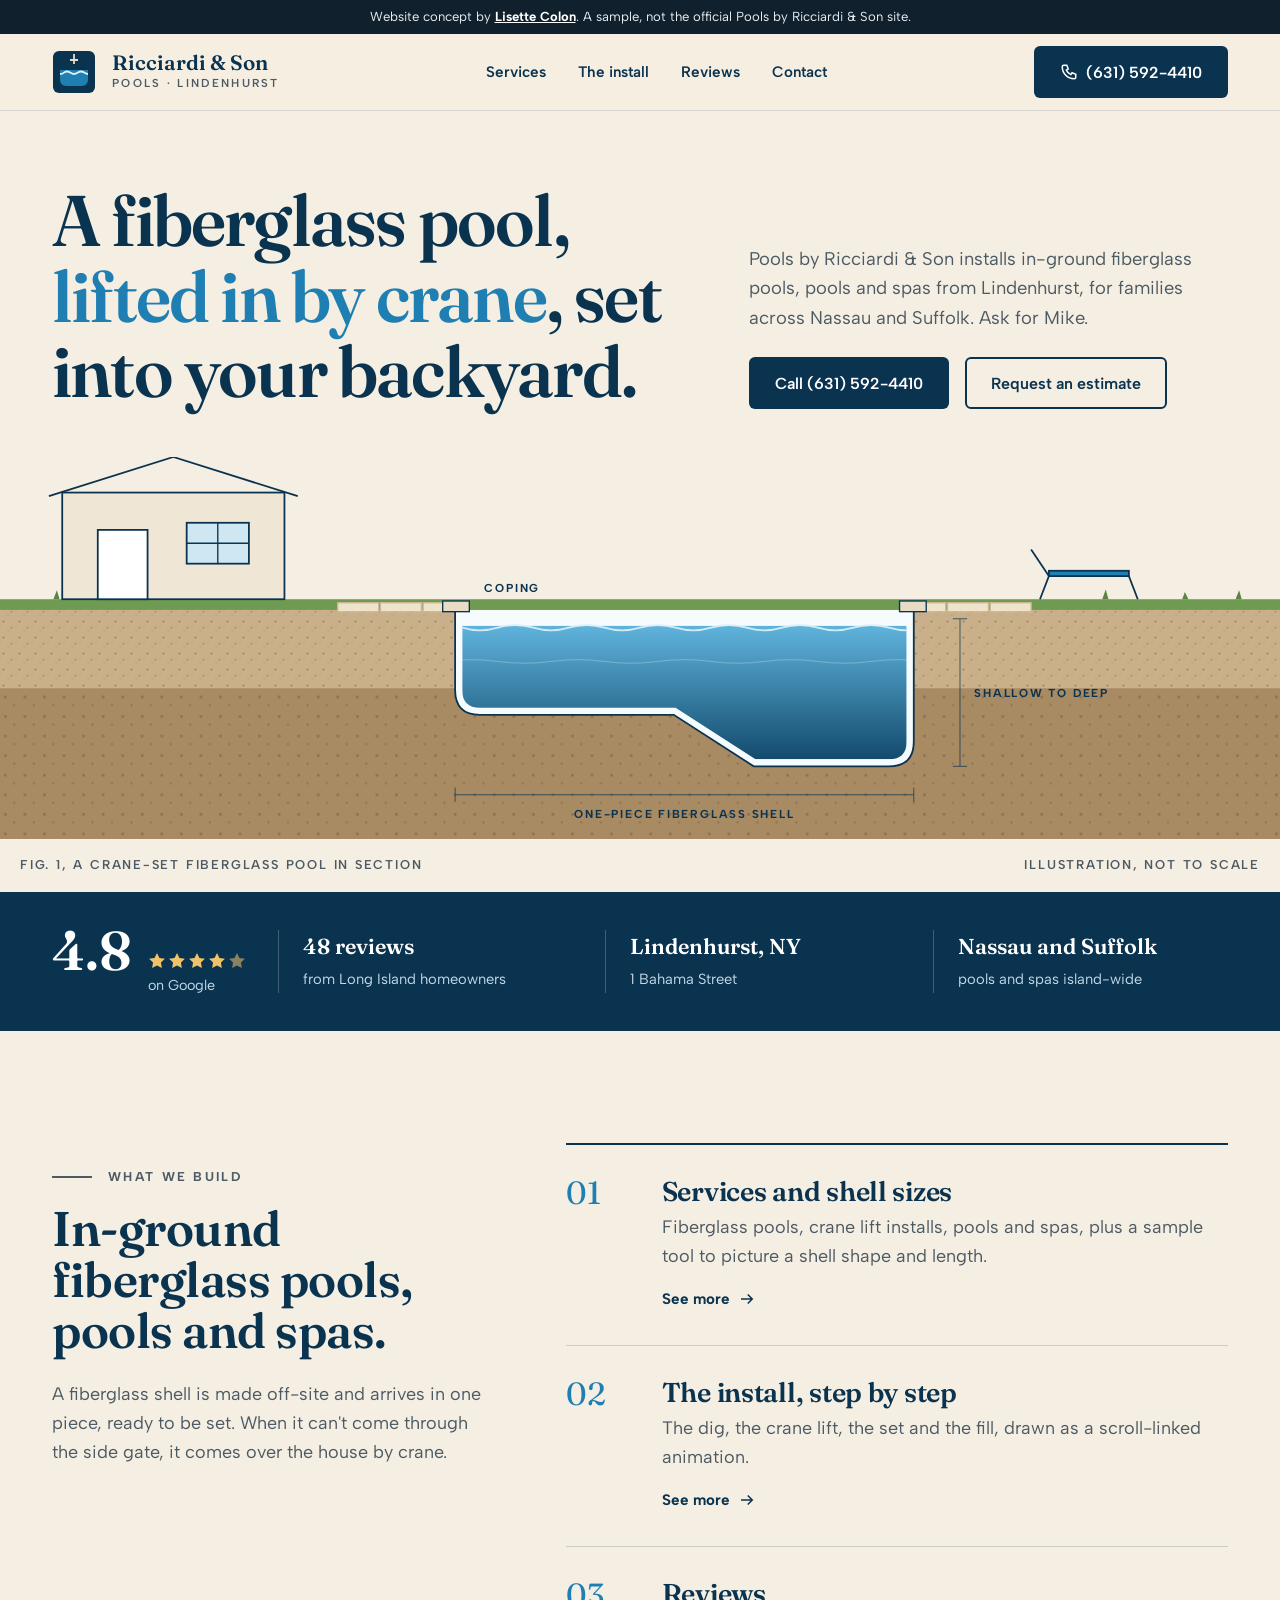
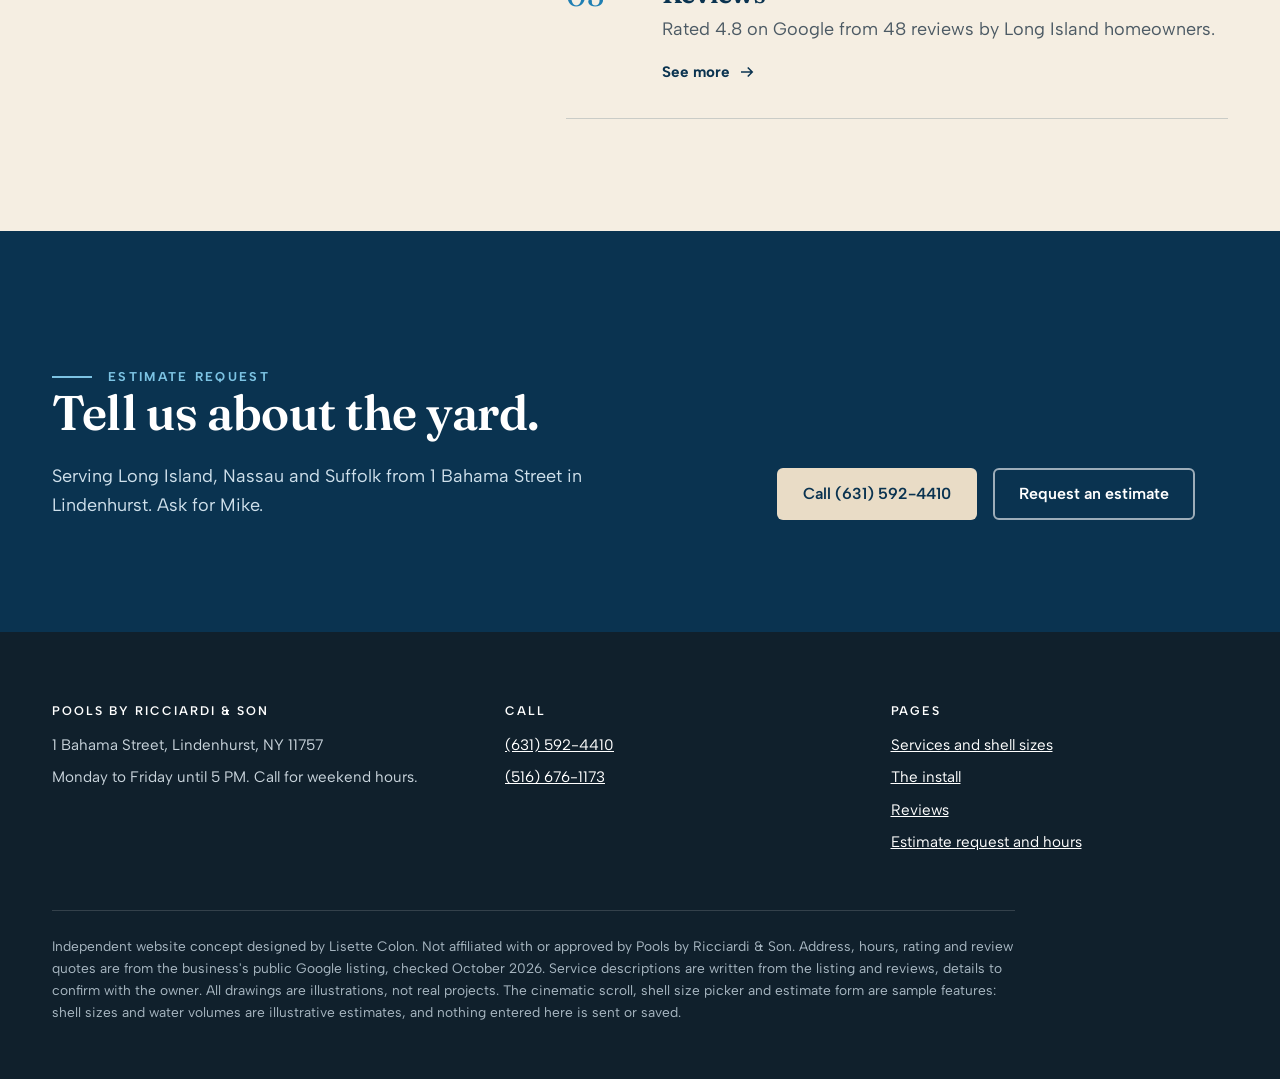
==== commit 75241adf: "Sticky navigation, section offsets, active section and accessible mobile menu Co-Authored-By: Claude" ====
--- a/index.html
+++ b/index.html
@@ -15,23 +15,24 @@
 <a class="skip" href="#main">Skip to content</a>
 <div class="concept">Website concept by <a href="https://www.lisettecolon.com">Lisette Colon</a>. A sample, not the official Pools by Ricciardi &amp; Son site.</div>
 
-<header class="site">
+<header class="site" data-nav-header>
  <div class="wrap hd">
   <a class="brand" href="index.html" aria-label="Pools by Ricciardi and Son, home" aria-current="page">
    <svg viewBox="0 0 44 44" aria-hidden="true"><rect x="1" y="1" width="42" height="42" rx="6" fill="#0a3350"/><path d="M8 20h28v10a6 6 0 0 1-6 6H14a6 6 0 0 1-6-6z" fill="#1f7fb3"/><path d="M8 24c4 0 4-2.5 7-2.5S19 24 22 24s4-2.5 7-2.5 4 2.5 7 2.5" stroke="#dff1f8" stroke-width="1.8" fill="none"/><path d="M22 4v10M18 10h8" stroke="#e9dcc6" stroke-width="1.8"/></svg>
    <span><b>Ricciardi &amp; Son</b><small>Pools &middot; Lindenhurst</small></span>
   </a>
-  <nav id="nav" aria-label="Main">
+  <nav id="nav" aria-label="Main" data-nav-menu>
    <ul>
     <li><a href="services.html">Services</a></li>
     <li><a href="install.html">The install</a></li>
     <li><a href="reviews.html">Reviews</a></li>
     <li><a href="contact.html">Contact</a></li>
+    <li class="nav-cta"><a class="btn btn-deep" href="tel:+16315924410">Call (631) 592-4410</a></li>
    </ul>
   </nav>
   <div class="hd-call">
    <a class="btn btn-deep" href="tel:+16315924410"><svg viewBox="0 0 24 24" fill="none" stroke="currentColor" stroke-width="2" aria-hidden="true"><path d="M5 3h4l2 5-2.5 1.5a11 11 0 0 0 6 6L16 13l5 2v4a2 2 0 0 1-2 2A16 16 0 0 1 3 5a2 2 0 0 1 2-2"/></svg>(631) 592-4410</a>
-   <button class="menu-btn" aria-expanded="false" aria-controls="nav" aria-label="Menu"><span></span><span></span><span></span></button>
+   <button class="menu-btn" type="button" aria-expanded="false" aria-controls="nav" data-nav-toggle><i aria-hidden="true"><span></span><span></span><span></span></i><b>Menu</b></button>
   </div>
  </div>
 </header>
@@ -189,5 +190,43 @@
 </footer>
 <a class="btn btn-deep sticky-call" href="tel:+16315924410">Call (631) 592-4410</a>
 <script src="site.js"></script>
+<!-- navkit: sticky-nav helpers (anchor offset, active section, menu keyboard). Insert once, right before </body>. -->
+<style data-navkit>
+[id]{scroll-margin-top:calc(var(--hh,80px) + 14px)}
+[data-nav-header] a[aria-current="true"],[data-nav-menu] a[aria-current="true"]{text-decoration:underline;text-decoration-thickness:2px;text-underline-offset:6px}
+</style>
+<script data-navkit>
+(function(){
+  var d=document.documentElement;
+  var hdr=document.querySelector('[data-nav-header]')||document.querySelector('header');
+  if(!hdr)return;hdr.setAttribute('data-nav-header','');
+  var setH=function(){var r=hdr.getBoundingClientRect();var pos=getComputedStyle(hdr).position;d.style.setProperty('--hh',((pos==='sticky'||pos==='fixed')?Math.round(r.height):0)+'px')};
+  setH();addEventListener('resize',setH);addEventListener('load',setH);if(document.fonts&&document.fonts.ready)document.fonts.ready.then(setH);
+  // menu: toggle button + panel
+  var tog=hdr.querySelector('[data-nav-toggle]')||hdr.querySelector('button[aria-controls]')||[].slice.call(hdr.querySelectorAll('button')).filter(function(b){return /menu|nav|burger/i.test((b.getAttribute('aria-label')||'')+' '+b.className+' '+b.textContent)})[0];
+  var menu=document.querySelector('[data-nav-menu]')||(tog&&tog.getAttribute('aria-controls')&&document.getElementById(tog.getAttribute('aria-controls')));
+  if(menu)menu.setAttribute('data-nav-menu','');
+  if(tog){
+    if(!tog.hasAttribute('aria-expanded'))tog.setAttribute('aria-expanded','false');
+    tog.addEventListener('click',function(){setTimeout(function(){var o=tog.getAttribute('aria-expanded')==='true';if(o&&menu){var f=menu.querySelector('a,button');if(f)f.focus({preventScroll:true})}},30)});
+    document.addEventListener('keydown',function(e){if(e.key==='Escape'&&tog.getAttribute('aria-expanded')==='true'){tog.click();tog.focus()}});
+    if(menu)[].slice.call(menu.querySelectorAll('a[href^="#"]')).forEach(function(a){a.addEventListener('click',function(){setTimeout(function(){if(tog.getAttribute('aria-expanded')==='true')tog.click()},0)})});
+  }
+  // active section (stable: last linked section whose top passed just below the header)
+  var links=[].slice.call(document.querySelectorAll('[data-nav-header] a[href^="#"],[data-nav-menu] a[href^="#"]')).filter(function(a){var h=a.getAttribute('href');return h.length>1&&h!=='#top'&&document.getElementById(h.slice(1))});
+  if(links.length){
+    var ids=[];links.forEach(function(a){var id=a.getAttribute('href').slice(1);if(ids.indexOf(id)<0)ids.push(id)});
+    ids.sort(function(a,b){return document.getElementById(a).compareDocumentPosition(document.getElementById(b))&2?1:-1});
+    var cur=null,tk=false;
+    var upd=function(){tk=false;var hh=parseFloat(getComputedStyle(d).getPropertyValue('--hh'))||0;var line=hh+Math.min(160,innerHeight*.25),pick=null;
+      ids.forEach(function(id){if(document.getElementById(id).getBoundingClientRect().top<=line)pick=id});
+      if(Math.ceil(scrollY+innerHeight)>=d.scrollHeight-2)pick=ids[ids.length-1];
+      if(pick===cur)return;cur=pick;links.forEach(function(a){if(a.getAttribute('href')==='#'+pick)a.setAttribute('aria-current','true');else a.removeAttribute('aria-current')})};
+    addEventListener('scroll',function(){if(!tk){tk=true;requestAnimationFrame(upd)}},{passive:true});addEventListener('resize',upd);upd();
+  }
+  // direct links: re-align after layout settles
+  if(location.hash.length>1){var t=document.getElementById(decodeURIComponent(location.hash.slice(1)));if(t)addEventListener('load',function(){setH();t.scrollIntoView({block:'start'})})}
+})();
+</script>
 </body>
 </html>
--- a/styles.css
+++ b/styles.css
@@ -29,7 +29,7 @@
 .concept a{color:#fff;font-weight:700}
 
 /* header */
-header.site{position:sticky;top:0;z-index:50;background:rgba(245,238,226,.94);backdrop-filter:blur(8px);border-bottom:1px solid rgba(10,51,80,.12)}
+header.site{position:sticky;top:0;z-index:50;background:rgba(245,238,226,.97);backdrop-filter:blur(8px);border-bottom:1px solid rgba(10,51,80,.12)}
 .hd{display:flex;align-items:center;justify-content:space-between;gap:var(--s4);min-height:76px}
 .brand{display:flex;align-items:center;gap:var(--s3);text-decoration:none;color:var(--deep)}
 .brand svg{width:44px;height:44px;flex:none}
@@ -39,8 +39,10 @@
 nav#nav a{text-decoration:none;font-weight:600;font-size:.95rem;color:var(--deep);padding:var(--s3) 0;display:inline-block;min-height:44px}
 nav#nav a:hover{color:var(--pool)}
 .hd-call{display:flex;align-items:center;gap:var(--s3)}
-.menu-btn{display:none;width:48px;height:48px;border:1.5px solid var(--deep);border-radius:var(--r);background:transparent;cursor:pointer;color:var(--deep)}
+.menu-btn{display:none;height:48px;padding:0 var(--s3) 0 12px;border:1.5px solid var(--deep);border-radius:var(--r);background:transparent;cursor:pointer;color:var(--deep);font:600 .95rem/1 var(--sans);align-items:center;gap:8px}
+.menu-btn i{display:block;width:20px}.menu-btn b{font-weight:600}
 .menu-btn span{display:block;width:20px;height:2px;background:currentColor;margin:4px auto;transition:transform .2s}
+nav#nav li.nav-cta{display:none}
 .menu-btn[aria-expanded="true"] span:nth-child(1){transform:translateY(6px) rotate(45deg)}
 .menu-btn[aria-expanded="true"] span:nth-child(2){opacity:0}
 .menu-btn[aria-expanded="true"] span:nth-child(3){transform:translateY(-6px) rotate(-45deg)}
@@ -203,7 +205,10 @@
  nav#nav.open{display:block}
  nav#nav ul{flex-direction:column;gap:0;padding:var(--s2) var(--s5) var(--s4)}
  nav#nav a{display:block;padding:var(--s3) 0;border-bottom:1px solid rgba(10,51,80,.1)}
- .menu-btn{display:block}
+ .menu-btn{display:inline-flex}
+ nav#nav{max-height:calc(100dvh - var(--hh,77px));overflow:auto}
+ nav#nav li.nav-cta{display:block;padding-top:var(--s4)}
+ nav#nav li.nav-cta a{display:flex;justify-content:center;border-bottom:0;color:#fff}
  .visit-grid{grid-template-columns:1fr}
  .visit-grid > div + div{border-left:0;padding-left:0;border-top:1px solid rgba(10,51,80,.18)}
  .ft{grid-template-columns:1fr}
@@ -212,6 +217,8 @@
  body{font-size:17px}
  .wrap{padding:0 var(--s3)}
  .hd-call .btn{display:none}
+ .hd{gap:var(--s2)}
+ .menu-btn{padding:0 10px;gap:6px}
  .hero{padding-top:var(--s6)}
  .proof .wrap{grid-template-columns:1fr;gap:var(--s4)}
  .proof-item{border-left:0;padding-left:0;border-top:1px solid rgba(255,255,255,.2);padding-top:var(--s3)}
@@ -235,6 +242,7 @@
 }
 /* multi-page additions */
 nav#nav a[aria-current="page"]{color:var(--pool);box-shadow:inset 0 -3px 0 var(--pool)}
+[data-nav-header] a[aria-current="true"]{text-decoration-color:var(--pool)}
 .reviews h1{font-size:clamp(2.2rem,3.8vw,3.4rem);color:var(--deep);margin-bottom:var(--s5);max-width:16em}
 .next{padding:var(--s6) 0;border-top:1px solid rgba(10,51,80,.15);background:var(--trav)}
 .next .wrap{display:flex;flex-wrap:wrap;align-items:center;justify-content:space-between;gap:var(--s4)}
